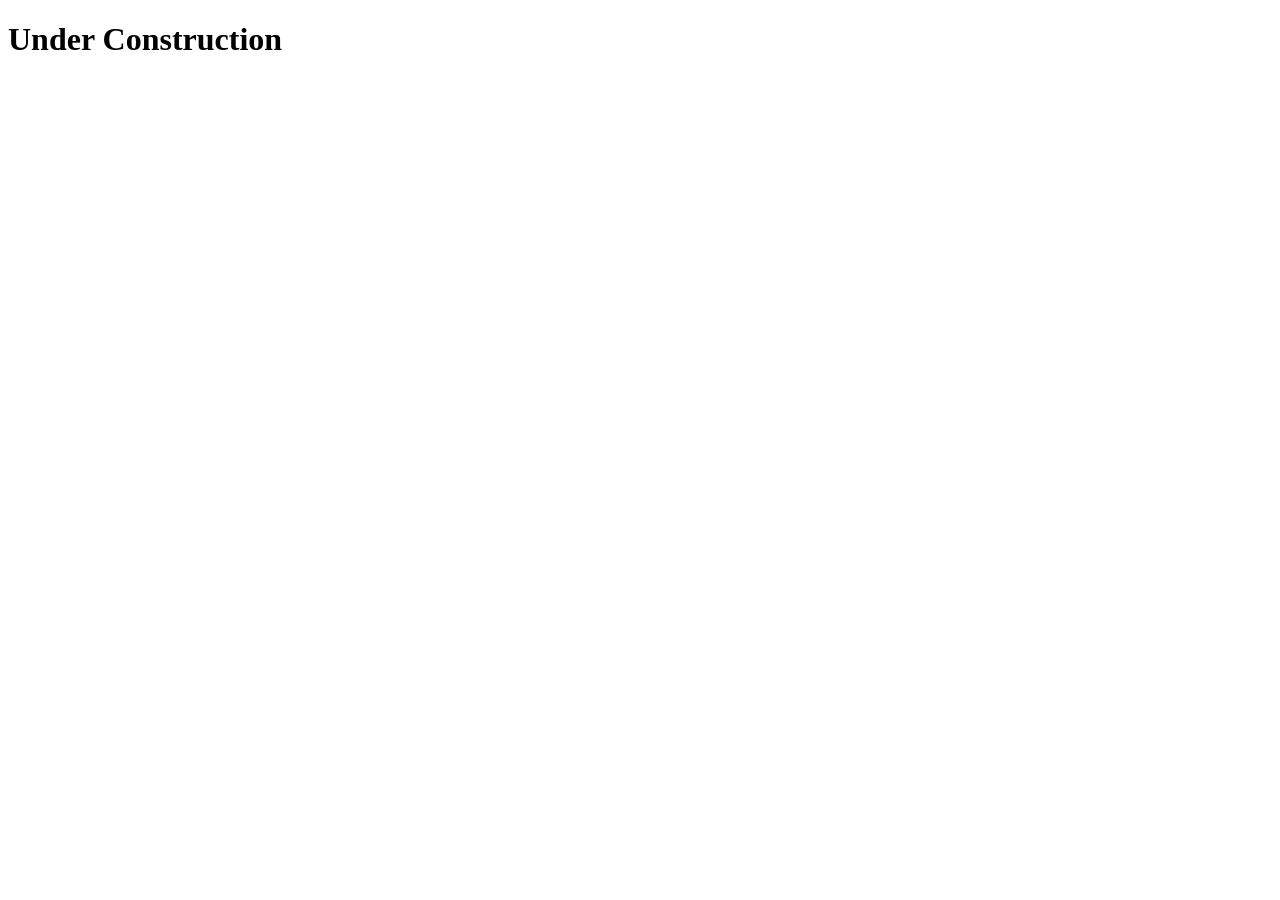
==== docs/index.html @ e5b7ec2e "#1: provide initial files required for DNS connect." ====
<!DOCTYPE html>
<html lang="de">
<head>
    <meta charset="UTF-8">
    <meta name="description" content="Familie Neudeck">
    <meta name="viewport" content="width=device-width, initial-scale=1.0">
    <title>Fam. Neudeck</title>
</head>

<body>
<h1>Under Construction</h1>
</body>

</html>
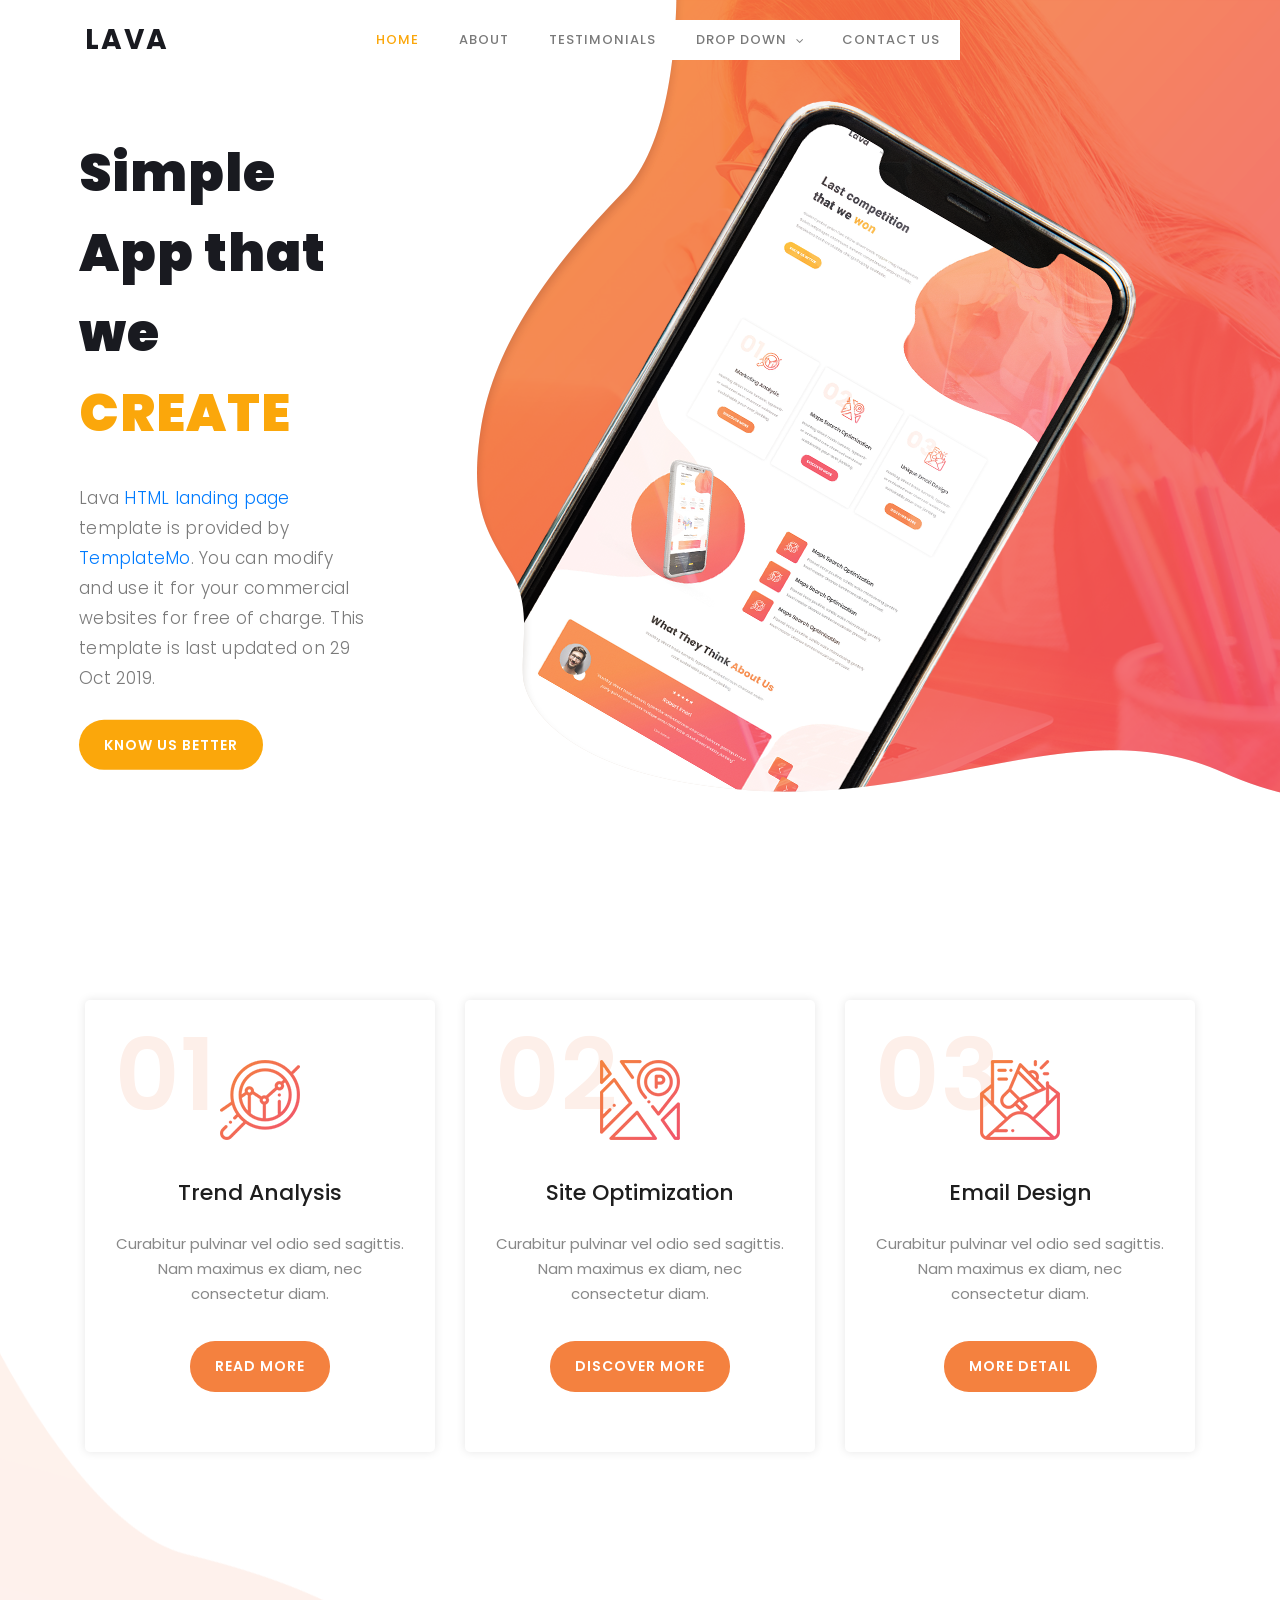
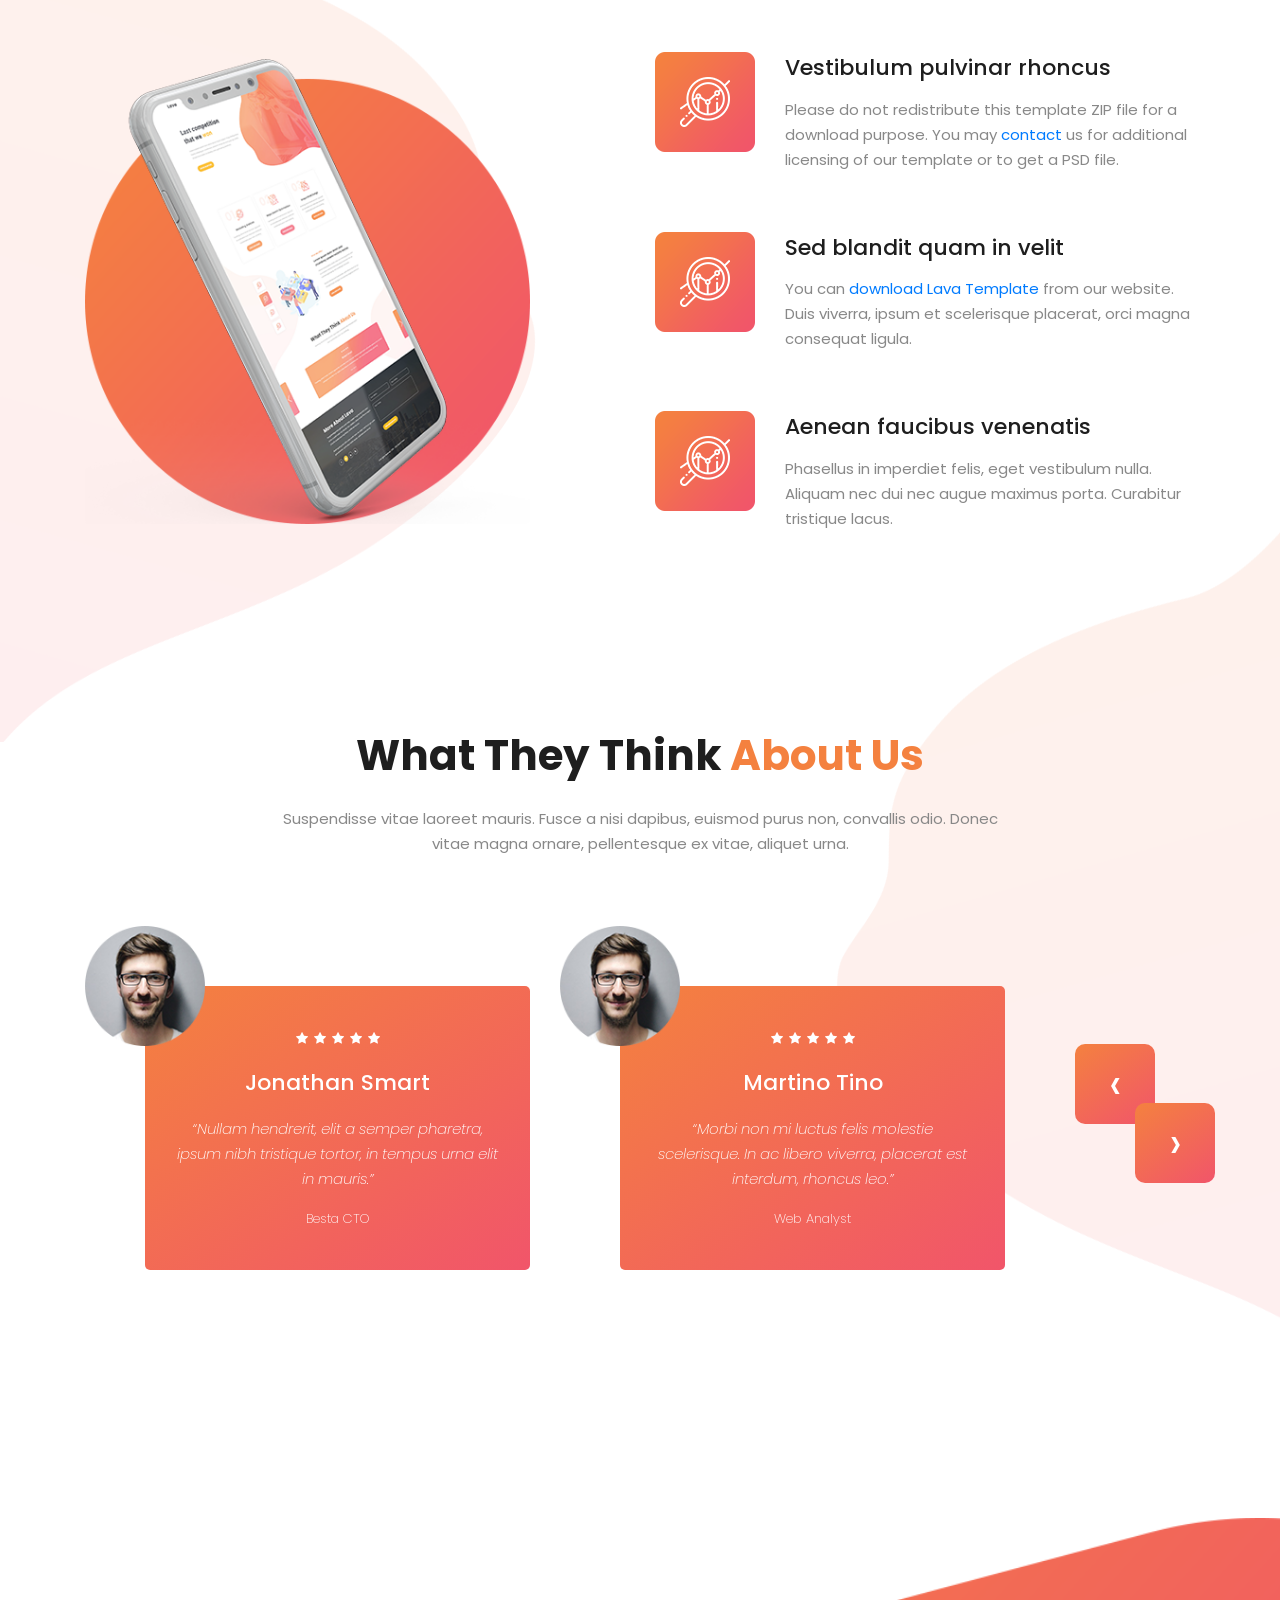
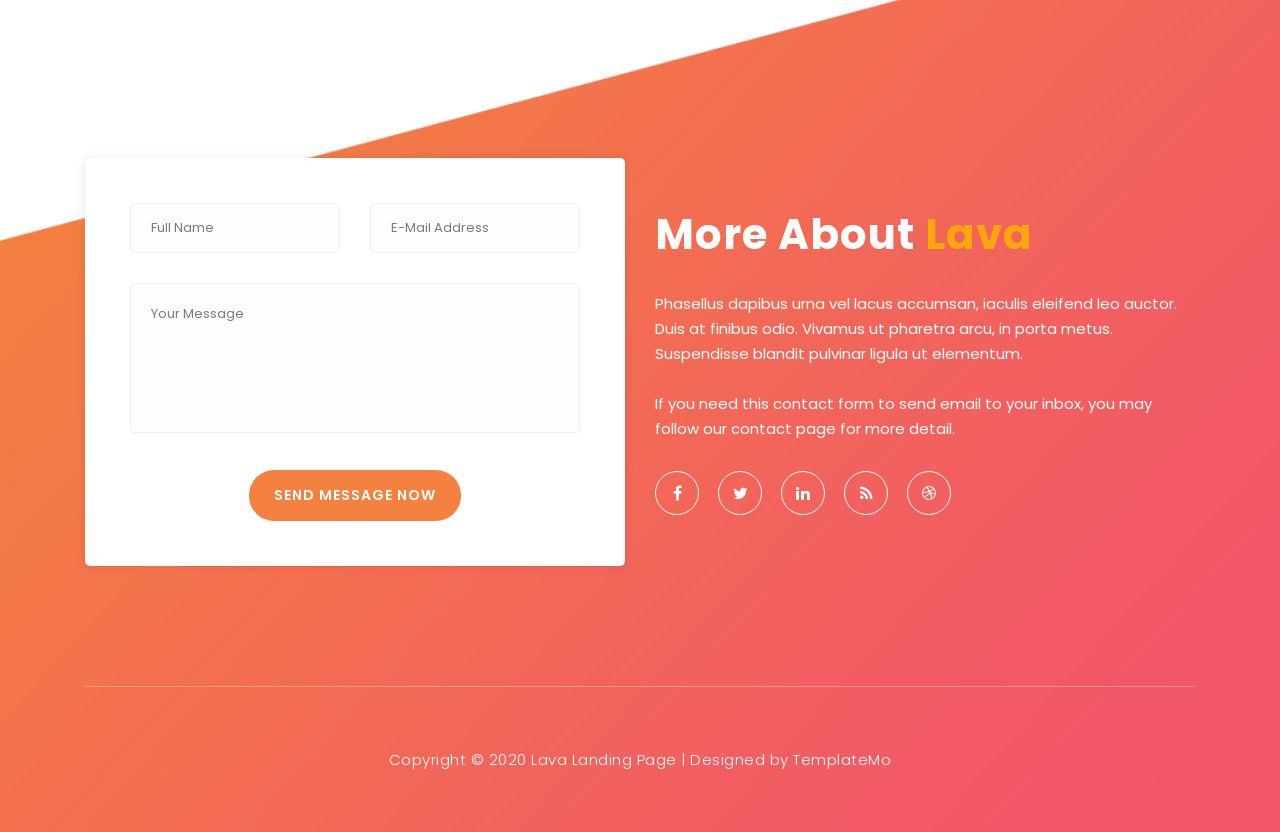
==== commit b851ce11: "#2: apply an HTML template." ====
--- a/docs/index.html
+++ b/docs/index.html
@@ -1,14 +1,382 @@
 <!DOCTYPE html>
-<html lang="de">
+<html lang="en">
+
 <head>
-    <meta charset="UTF-8">
-    <meta name="description" content="Familie Neudeck">
-    <meta name="viewport" content="width=device-width, initial-scale=1.0">
-    <title>Fam. Neudeck</title>
+
+    <meta charset="utf-8">
+    <meta name="viewport" content="width=device-width, initial-scale=1, shrink-to-fit=no">
+    <meta name="description" content="">
+    <meta name="author" content="TemplateMo">
+    <link href="https://fonts.googleapis.com/css?family=Poppins:100,200,300,400,500,600,700,800,900&display=swap" rel="stylesheet">
+
+    <title>Lava Landing Page HTML Template</title>
+<!--
+
+Lava Landing Page
+
+https://templatemo.com/tm-540-lava-landing-page
+
+-->
+
+    <!-- Additional CSS Files -->
+    <link rel="stylesheet" type="text/css" href="assets/css/bootstrap.min.css">
+
+    <link rel="stylesheet" type="text/css" href="assets/css/font-awesome.css">
+
+    <link rel="stylesheet" href="assets/css/templatemo-lava.css">
+
+    <link rel="stylesheet" href="assets/css/owl-carousel.css">
+
 </head>
 
 <body>
-<h1>Under Construction</h1>
+
+    <!-- ***** Preloader Start ***** -->
+    <div id="preloader">
+        <div class="jumper">
+            <div></div>
+            <div></div>
+            <div></div>
+        </div>
+    </div>
+    <!-- ***** Preloader End ***** -->
+
+
+    <!-- ***** Header Area Start ***** -->
+    <header class="header-area header-sticky">
+        <div class="container">
+            <div class="row">
+                <div class="col-12">
+                    <nav class="main-nav">
+                        <!-- ***** Logo Start ***** -->
+                        <a href="index.html" class="logo">
+                            Lava
+                        </a>
+                        <!-- ***** Logo End ***** -->
+                        <!-- ***** Menu Start ***** -->
+                        <ul class="nav">
+                            <li class="scroll-to-section"><a href="#welcome" class="menu-item">Home</a></li>
+                            <li class="scroll-to-section"><a href="#about" class="menu-item">About</a></li>
+                            <li class="scroll-to-section"><a href="#testimonials" class="menu-item">Testimonials</a>
+                            </li>
+                            <li class="submenu">
+                                <a href="javascript:;">Drop Down</a>
+                                <ul>
+                                    <li><a href="" class="menu-item">About Us</a></li>
+                                    <li><a href="" class="menu-item">Features</a></li>
+                                    <li><a href="" class="menu-item">FAQ's</a></li>
+                                    <li><a href="" class="menu-item">Blog</a></li>
+                                </ul>
+                            </li>
+                            <li class="scroll-to-section"><a href="#contact-us" class="menu-item">Contact Us</a></li>
+                        </ul>
+                        <a class='menu-trigger'>
+                            <span>Menu</span>
+                        </a>
+                        <!-- ***** Menu End ***** -->
+                    </nav>
+                </div>
+            </div>
+        </div>
+    </header>
+    <!-- ***** Header Area End ***** -->
+
+
+    <!-- ***** Welcome Area Start ***** -->
+    <div class="welcome-area" id="welcome">
+
+        <!-- ***** Header Text Start ***** -->
+        <div class="header-text">
+            <div class="container">
+                <div class="row">
+                    <div class="left-text col-lg-6 col-md-12 col-sm-12 col-xs-12"
+                        data-scroll-reveal="enter left move 30px over 0.6s after 0.4s">
+                        <h1>Simple App that we <em>CREATE</em></h1>
+                        <p>Lava <a href="#">HTML landing page</a> template is provided by <a href="#">TemplateMo</a>.
+                           You can modify and use it for your commercial websites for free of charge. This template is last updated on 29 Oct 2019.</p> 
+                        <a href="#about" class="main-button-slider">KNOW US BETTER</a>
+                    </div>
+                </div>
+            </div>
+        </div>
+        <!-- ***** Header Text End ***** -->
+    </div>
+    <!-- ***** Welcome Area End ***** -->
+
+    <!-- ***** Features Big Item Start ***** -->
+    <section class="section" id="about">
+        <div class="container">
+            <div class="row">
+                <div class="col-lg-4 col-md-6 col-sm-12 col-xs-12"
+                    data-scroll-reveal="enter left move 30px over 0.6s after 0.4s">
+                    <div class="features-item">
+                        <div class="features-icon">
+                            <h2>01</h2>
+                            <img src="assets/images/features-icon-1.png" alt="">
+                            <h4>Trend Analysis</h4>
+                            <p>Curabitur pulvinar vel odio sed sagittis. Nam maximus ex diam, nec consectetur diam.</p>
+                            <a href="#testimonials" class="main-button">
+                                Read More
+                            </a>
+                        </div>
+                    </div>
+                </div>
+                <div class="col-lg-4 col-md-6 col-sm-12 col-xs-12"
+                    data-scroll-reveal="enter bottom move 30px over 0.6s after 0.4s">
+                    <div class="features-item">
+                        <div class="features-icon">
+                            <h2>02</h2>
+                            <img src="assets/images/features-icon-2.png" alt="">
+                            <h4>Site Optimization</h4>
+                            <p>Curabitur pulvinar vel odio sed sagittis. Nam maximus ex diam, nec consectetur diam.</p>
+                            <a href="#testimonials" class="main-button">
+                                Discover More
+                            </a>
+                        </div>
+                    </div>
+                </div>
+                <div class="col-lg-4 col-md-6 col-sm-12 col-xs-12"
+                    data-scroll-reveal="enter right move 30px over 0.6s after 0.4s">
+                    <div class="features-item">
+                        <div class="features-icon">
+                            <h2>03</h2>
+                            <img src="assets/images/features-icon-3.png" alt="">
+                            <h4>Email Design</h4>
+                            <p>Curabitur pulvinar vel odio sed sagittis. Nam maximus ex diam, nec consectetur diam.</p>
+                            <a href="#testimonials" class="main-button">
+                                More Detail
+                            </a>
+                        </div>
+                    </div>
+                </div>
+            </div>
+        </div>
+    </section>
+    <!-- ***** Features Big Item End ***** -->
+
+    <div class="left-image-decor"></div>
+
+    <!-- ***** Features Big Item Start ***** -->
+    <section class="section" id="promotion">
+        <div class="container">
+            <div class="row">
+                <div class="left-image col-lg-5 col-md-12 col-sm-12 mobile-bottom-fix-big"
+                    data-scroll-reveal="enter left move 30px over 0.6s after 0.4s">
+                    <img src="assets/images/left-image.png" class="rounded img-fluid d-block mx-auto" alt="App">
+                </div>
+                <div class="right-text offset-lg-1 col-lg-6 col-md-12 col-sm-12 mobile-bottom-fix">
+                    <ul>
+                        <li data-scroll-reveal="enter right move 30px over 0.6s after 0.4s">
+                            <img src="assets/images/about-icon-01.png" alt="">
+                            <div class="text">
+                                <h4>Vestibulum pulvinar rhoncus</h4>
+                                <p>Please do not redistribute this template ZIP file for a download purpose. You may <a
+                                rel="nofollow" href="https://templatemo.com/contact" target="_parent">contact</a> us for
+                            additional licensing of our template or to get a PSD file.</p>
+                            </div>
+                        </li>
+                        <li data-scroll-reveal="enter right move 30px over 0.6s after 0.5s">
+                            <img src="assets/images/about-icon-02.png" alt="">
+                            <div class="text">
+                                <h4>Sed blandit quam in velit</h4>
+                                <p>You can <a rel="nofollow"
+                                        href="https://templatemo.com/tm-540-lava-landing-page">download Lava
+                                        Template</a> from our website. Duis viverra, ipsum et scelerisque placerat, orci
+                                    magna consequat ligula.</p>
+                            </div>
+                        </li>
+                        <li data-scroll-reveal="enter right move 30px over 0.6s after 0.6s">
+                            <img src="assets/images/about-icon-03.png" alt="">
+                            <div class="text">
+                                <h4>Aenean faucibus venenatis</h4>
+                                <p>Phasellus in imperdiet felis, eget vestibulum nulla. Aliquam nec dui nec augue
+                                    maximus porta. Curabitur tristique lacus.</p>
+                            </div>
+                        </li>
+                    </ul>
+                </div>
+            </div>
+        </div>
+    </section>
+    <!-- ***** Features Big Item End ***** -->
+
+    <div class="right-image-decor"></div>
+
+    <!-- ***** Testimonials Starts ***** -->
+    <section class="section" id="testimonials">
+        <div class="container">
+            <div class="row">
+                <div class="col-lg-8 offset-lg-2">
+                    <div class="center-heading">
+                        <h2>What They Think <em>About Us</em></h2>
+                        <p>Suspendisse vitae laoreet mauris. Fusce a nisi dapibus, euismod purus non, convallis odio.
+                            Donec vitae magna ornare, pellentesque ex vitae, aliquet urna.</p>
+                    </div>
+                </div>
+                <div class="col-lg-10 col-md-12 col-sm-12 mobile-bottom-fix-big"
+                    data-scroll-reveal="enter left move 30px over 0.6s after 0.4s">
+                    <div class="owl-carousel owl-theme">
+                        <div class="item service-item">
+                            <div class="author">
+                                <i><img src="assets/images/testimonial-author-1.png" alt="Author One"></i>
+                            </div>
+                            <div class="testimonial-content">
+                                <ul class="stars">
+                                    <li><i class="fa fa-star"></i></li>
+                                    <li><i class="fa fa-star"></i></li>
+                                    <li><i class="fa fa-star"></i></li>
+                                    <li><i class="fa fa-star"></i></li>
+                                    <li><i class="fa fa-star"></i></li>
+                                </ul>
+                                <h4>Jonathan Smart</h4>
+                                <p>“Nullam hendrerit, elit a semper pharetra, ipsum nibh tristique tortor, in tempus
+                                    urna elit in mauris.”</p>
+                                <span>Besta CTO</span>
+                            </div>
+                        </div>
+                        <div class="item service-item">
+                            <div class="author">
+                                <i><img src="assets/images/testimonial-author-1.png" alt="Second Author"></i>
+                            </div>
+                            <div class="testimonial-content">
+                                <ul class="stars">
+                                    <li><i class="fa fa-star"></i></li>
+                                    <li><i class="fa fa-star"></i></li>
+                                    <li><i class="fa fa-star"></i></li>
+                                    <li><i class="fa fa-star"></i></li>
+                                    <li><i class="fa fa-star"></i></li>
+                                </ul>
+                                <h4>Martino Tino</h4>
+                                <p>“Morbi non mi luctus felis molestie scelerisque. In ac libero viverra, placerat est
+                                    interdum, rhoncus leo.”</p>
+                                <span>Web Analyst</span>
+                            </div>
+                        </div>
+                        <div class="item service-item">
+                            <div class="author">
+                                <i><img src="assets/images/testimonial-author-1.png" alt="Author Third"></i>
+                            </div>
+                            <div class="testimonial-content">
+                                <ul class="stars">
+                                    <li><i class="fa fa-star"></i></li>
+                                    <li><i class="fa fa-star"></i></li>
+                                    <li><i class="fa fa-star"></i></li>
+                                </ul>
+                                <h4>George Tasa</h4>
+                                <p>“Fusce rutrum in dolor sit amet lobortis. Ut at vehicula justo. Donec quam dolor,
+                                    congue a fringilla sed, maximus et urna.”</p>
+                                <span>System Admin</span>
+                            </div>
+                        </div>
+                        <div class="item service-item">
+                            <div class="author">
+                                <i><img src="assets/images/testimonial-author-1.png" alt="Fourth Author"></i>
+                            </div>
+                            <div class="testimonial-content">
+                                <ul class="stars">
+                                    <li><i class="fa fa-star"></i></li>
+                                    <li><i class="fa fa-star"></i></li>
+                                    <li><i class="fa fa-star"></i></li>
+                                    <li><i class="fa fa-star"></i></li>
+                                </ul>
+                                <h4>Sir James</h4>
+                                <p>"Fusce rutrum in dolor sit amet lobortis. Ut at vehicula justo. Donec quam dolor,
+                                    congue a fringilla sed, maximus et urna."</p>
+                                <span>New Villager</span>
+                            </div>
+                        </div>
+                    </div>
+                </div>
+            </div>
+        </div>
+    </section>
+    <!-- ***** Testimonials Ends ***** -->
+
+
+    <!-- ***** Footer Start ***** -->
+    <footer id="contact-us">
+        <div class="container">
+            <div class="footer-content">
+                <div class="row">
+                    <!-- ***** Contact Form Start ***** -->
+                    <div class="col-lg-6 col-md-12 col-sm-12">
+                        <div class="contact-form">
+                            <form id="contact" action="" method="post">
+                                <div class="row">
+                                    <div class="col-md-6 col-sm-12">
+                                        <fieldset>
+                                            <input name="name" type="text" id="name" placeholder="Full Name" required=""
+                                                style="background-color: rgba(250,250,250,0.3);">
+                                        </fieldset>
+                                    </div>
+                                    <div class="col-md-6 col-sm-12">
+                                        <fieldset>
+                                            <input name="email" type="text" id="email" placeholder="E-Mail Address"
+                                                required="" style="background-color: rgba(250,250,250,0.3);">
+                                        </fieldset>
+                                    </div>
+                                    <div class="col-lg-12">
+                                        <fieldset>
+                                            <textarea name="message" rows="6" id="message" placeholder="Your Message"
+                                                required="" style="background-color: rgba(250,250,250,0.3);"></textarea>
+                                        </fieldset>
+                                    </div>
+                                    <div class="col-lg-12">
+                                        <fieldset>
+                                            <button type="submit" id="form-submit" class="main-button">Send Message
+                                                Now</button>
+                                        </fieldset>
+                                    </div>
+                                </div>
+                            </form>
+                        </div>
+                    </div>
+                    <!-- ***** Contact Form End ***** -->
+                    <div class="right-content col-lg-6 col-md-12 col-sm-12">
+                        <h2>More About <em>Lava</em></h2>
+                        <p>Phasellus dapibus urna vel lacus accumsan, iaculis eleifend leo auctor. Duis at finibus odio.
+                            Vivamus ut pharetra arcu, in porta metus. Suspendisse blandit pulvinar ligula ut elementum.
+                            <br><br>If you need this contact form to send email to your inbox, you may follow our <a
+                                rel="nofollow" href="https://templatemo.com/contact" target="_parent">contact</a> page
+                            for more detail.</p>
+                        <ul class="social">
+                            <li><a href="https://fb.com/templatemo"><i class="fa fa-facebook"></i></a></li>
+                            <li><a href="#"><i class="fa fa-twitter"></i></a></li>
+                            <li><a href="#"><i class="fa fa-linkedin"></i></a></li>
+                            <li><a href="#"><i class="fa fa-rss"></i></a></li>
+                            <li><a href="#"><i class="fa fa-dribbble"></i></a></li>
+                        </ul>
+                    </div>
+                </div>
+            </div>
+            <div class="row">
+                <div class="col-lg-12">
+                    <div class="sub-footer">
+                        <p>Copyright &copy; 2020 Lava Landing Page
+
+                        | Designed by <a rel="nofollow" href="https://templatemo.com">TemplateMo</a></p>
+                    </div>
+                </div>
+            </div>
+        </div>
+    </footer>
+
+    <!-- jQuery -->
+    <script src="assets/js/jquery-2.1.0.min.js"></script>
+
+    <!-- Bootstrap -->
+    <script src="assets/js/popper.js"></script>
+    <script src="assets/js/bootstrap.min.js"></script>
+
+    <!-- Plugins -->
+    <script src="assets/js/owl-carousel.js"></script>
+    <script src="assets/js/scrollreveal.min.js"></script>
+    <script src="assets/js/waypoints.min.js"></script>
+    <script src="assets/js/jquery.counterup.min.js"></script>
+    <script src="assets/js/imgfix.min.js"></script>
+
+    <!-- Global Init -->
+    <script src="assets/js/custom.js"></script>
+
 </body>
-
 </html>
--- a/docs/assets/css/templatemo-lava.css
+++ b/docs/assets/css/templatemo-lava.css
@@ -0,0 +1,1236 @@
+/*
+
+Lava Landing Page
+
+https://templatemo.com/tm-540-lava-landing-page
+
+*/
+
+/* ---------------------------------------------
+Table of contents
+------------------------------------------------
+01. font & reset css
+02. reset
+03. global styles
+04. header
+05. welcome
+06. features
+07. testimonials
+08. contact
+09. footer
+10. preloader
+
+--------------------------------------------- */
+/* 
+---------------------------------------------
+font & reset css
+--------------------------------------------- 
+*/
+@import url("https://fonts.googleapis.com/css?family=Poppins:100,200,300,400,500,600,700,800,900");
+/* 
+---------------------------------------------
+reset
+--------------------------------------------- 
+*/
+html, body, div, span, applet, object, iframe, h1, h2, h3, h4, h5, h6, p, blockquote, div
+pre, a, abbr, acronym, address, big, cite, code, del, dfn, em, font, img, ins, kbd, q,
+s, samp, small, strike, strong, sub, sup, tt, var, b, u, i, center, dl, dt, dd, ol, ul, li,
+figure, header, nav, section, article, aside, footer, figcaption {
+  margin: 0;
+  padding: 0;
+  border: 0;
+  outline: 0;
+}
+
+.clearfix:after {
+  content: ".";
+  display: block;
+  clear: both;
+  visibility: hidden;
+  line-height: 0;
+  height: 0;
+}
+
+.clearfix {
+  display: inline-block;
+}
+
+html[xmlns] .clearfix {
+  display: block;
+}
+
+* html .clearfix {
+  height: 1%;
+}
+
+ul, li {
+  padding: 0;
+  margin: 0;
+  list-style: none;
+}
+
+header, nav, section, article, aside, footer, hgroup {
+  display: block;
+}
+
+* {
+  box-sizing: border-box;
+}
+
+html, body {
+  font-family: 'Poppins', sans-serif;
+  font-weight: 400;
+  background-color: #fff;
+  font-size: 16px;
+  -ms-text-size-adjust: 100%;
+  -webkit-font-smoothing: antialiased;
+  -moz-osx-font-smoothing: grayscale;
+}
+
+a {
+  text-decoration: none !important;
+}
+
+h1, h2, h3, h4, h5, h6 {
+  margin-top: 0px;
+  margin-bottom: 0px;
+}
+
+ul {
+  margin-bottom: 0px;
+}
+
+p {
+  font-size: 15px;
+  line-height: 25px;
+  color: #888;
+}
+
+/* 
+---------------------------------------------
+global styles
+--------------------------------------------- 
+*/
+html,
+body {
+  background: #fff;
+  font-family: 'Poppins', sans-serif;
+}
+
+::selection {
+  background: #f1556a;
+  color: #fff;
+}
+
+::-moz-selection {
+  background: #f1556a;
+  color: #fff;
+}
+
+@media (max-width: 991px) {
+  html, body {
+    overflow-x: hidden;
+  }
+  .mobile-top-fix {
+    margin-top: 30px;
+    margin-bottom: 0px;
+  }
+  .mobile-bottom-fix {
+    margin-bottom: 30px;
+  }
+  .mobile-bottom-fix-big {
+    margin-bottom: 60px;
+  }
+}
+
+a.main-button-slider {
+  font-size: 14px;
+  border-radius: 25px;
+  padding: 15px 25px;
+  background-color: #fba70b;
+  text-transform: uppercase;
+  color: #fff;
+  font-weight: 600;
+  letter-spacing: 1px;
+  -webkit-transition: all 0.3s ease 0s;
+  -moz-transition: all 0.3s ease 0s;
+  -o-transition: all 0.3s ease 0s;
+  transition: all 0.3s ease 0s;
+}
+
+a.main-button-slider:hover {
+  background-color: #f1556a;
+}
+
+a.main-button {
+  font-size: 14px;
+  border-radius: 25px;
+  padding: 15px 25px;
+  background-color: #f4813f;
+  text-transform: uppercase;
+  color: #fff;
+  font-weight: 600;
+  letter-spacing: 1px;
+  -webkit-transition: all 0.3s ease 0s;
+  -moz-transition: all 0.3s ease 0s;
+  -o-transition: all 0.3s ease 0s;
+  transition: all 0.3s ease 0s;
+}
+
+a.main-button:hover {
+  background-color: #f1556a;
+}
+
+button.main-button {
+  outline: none;
+  border: none;
+  cursor: pointer;
+  font-size: 14px;
+  border-radius: 25px;
+  padding: 15px 25px;
+  background-color: #f4813f;
+  text-transform: uppercase;
+  color: #fff;
+  font-weight: 600;
+  letter-spacing: 1px;
+  -webkit-transition: all 0.3s ease 0s;
+  -moz-transition: all 0.3s ease 0s;
+  -o-transition: all 0.3s ease 0s;
+  transition: all 0.3s ease 0s;
+}
+
+button.main-button:hover {
+  background-color: #f1556a;
+}
+
+
+.center-heading {
+  margin-bottom: 70px;
+}
+
+.center-heading h2 {
+  margin-top: 0px;
+  text-align: center;
+  font-size: 42px;
+  font-weight: 700;
+  color: #1e1e1e;
+  margin-bottom: 25px;
+}
+
+.center-heading h2 em {
+  font-style: normal;
+  color: #f4813f;
+}
+
+.center-heading p {
+  font-size: 15px;
+  color: #888;
+  text-align: center;
+}
+
+
+/* 
+---------------------------------------------
+header
+--------------------------------------------- 
+*/
+
+.background-header {
+  background-color: #fff;
+  height: 80px!important;
+  position: fixed!important;
+  top: 0px;
+  left: 0px;
+  right: 0px;
+  box-shadow: 0px 0px 10px rgba(0,0,0,0.15)!important;
+}
+
+.background-header .logo,
+.background-header .main-nav .nav li a {
+  color: #1e1e1e!important;
+}
+
+.background-header .main-nav .nav li:hover a {
+  color: #fba70b!important;
+}
+
+.background-header .nav li a.active {
+  color: #fba70b!important;
+}
+
+.header-area {
+  position: absolute;
+  top: 0px;
+  left: 0px;
+  right: 0px;
+  z-index: 100;
+  height: 100px;
+  -webkit-transition: all .5s ease 0s;
+  -moz-transition: all .5s ease 0s;
+  -o-transition: all .5s ease 0s;
+  transition: all .5s ease 0s;
+}
+
+.header-area .main-nav {
+  min-height: 80px;
+  background: transparent;
+}
+
+.header-area .main-nav .logo {
+  line-height: 80px;
+  color: #191a20;
+  font-size: 28px;
+  font-weight: 700;
+  text-transform: uppercase;
+  letter-spacing: 2px;
+  float: left;
+  -webkit-transition: all 0.3s ease 0s;
+  -moz-transition: all 0.3s ease 0s;
+  -o-transition: all 0.3s ease 0s;
+  transition: all 0.3s ease 0s;
+}
+
+
+.header-area .main-nav .nav {
+  float: left;
+  margin-top: 27px;
+  margin-left: 15%;
+  margin-right: 0px;
+  background-color: #fff;
+  padding: 0px 20px;
+  -webkit-transition: all 0.3s ease 0s;
+  -moz-transition: all 0.3s ease 0s;
+  -o-transition: all 0.3s ease 0s;
+  transition: all 0.3s ease 0s;
+  position: relative;
+  z-index: 999;
+}
+
+.header-area .main-nav .nav li {
+  padding-left: 20px;
+  padding-right: 20px;
+}
+
+.header-area .main-nav .nav li:last-child {
+  padding-right: 0px;
+}
+
+.header-area .main-nav .nav li a {
+  display: block;
+  font-weight: 500;
+  font-size: 13px;
+  color: #7a7a7a;
+  text-transform: uppercase;
+  -webkit-transition: all 0.3s ease 0s;
+  -moz-transition: all 0.3s ease 0s;
+  -o-transition: all 0.3s ease 0s;
+  transition: all 0.3s ease 0s;
+  height: 40px;
+  line-height: 40px;
+  border: transparent;
+  letter-spacing: 1px;
+}
+
+.header-area .main-nav .nav li:hover a {
+  color: #fba70b;
+}
+
+.header-area .main-nav .nav li.submenu {
+  position: relative;
+  padding-right: 35px;
+}
+
+.header-area .main-nav .nav li.submenu:after {
+  font-family: FontAwesome;
+  content: "\f107";
+  font-size: 12px;
+  color: #7a7a7a;
+  position: absolute;
+  right: 18px;
+  top: 12px;
+}
+
+.header-area .main-nav .nav li.submenu ul {
+  position: absolute;
+  width: 200px;
+  box-shadow: 0 2px 28px 0 rgba(0, 0, 0, 0.06);
+  overflow: hidden;
+  top: 40px;
+  opacity: 0;
+  transform: translateY(-2em);
+  visibility: hidden;
+  z-index: -1;
+  transition: all 0.3s ease-in-out 0s, visibility 0s linear 0.3s, z-index 0s linear 0.01s;
+}
+
+.header-area .main-nav .nav li.submenu ul li {
+  margin-left: 0px;
+  padding-left: 0px;
+  padding-right: 0px;
+}
+
+.header-area .main-nav .nav li.submenu ul li a {
+  display: block;
+  background: #fff;
+  color: #7a7a7a!important;
+  padding-left: 20px;
+  height: 40px;
+  line-height: 40px;
+  -webkit-transition: all 0.3s ease 0s;
+  -moz-transition: all 0.3s ease 0s;
+  -o-transition: all 0.3s ease 0s;
+  transition: all 0.3s ease 0s;
+  position: relative;
+  font-size: 13px;
+  border-bottom: 1px solid #f5f5f5;
+}
+
+.header-area .main-nav .nav li.submenu ul li a:before {
+  content: '';
+  position: absolute;
+  width: 0px;
+  height: 40px;
+  left: 0px;
+  top: 0px;
+  bottom: 0px;
+  -webkit-transition: all 0.3s ease 0s;
+  -moz-transition: all 0.3s ease 0s;
+  -o-transition: all 0.3s ease 0s;
+  transition: all 0.3s ease 0s;
+  background: #fba70b;
+}
+
+.header-area .main-nav .nav li.submenu ul li a:hover {
+  background: #fff;
+  color: #fba70b!important;
+  padding-left: 25px;
+}
+
+.header-area .main-nav .nav li.submenu ul li a:hover:before {
+  width: 3px;
+}
+
+.header-area .main-nav .nav li.submenu:hover ul {
+  visibility: visible;
+  opacity: 1;
+  z-index: 1;
+  transform: translateY(0%);
+  transition-delay: 0s, 0s, 0.3s;
+}
+
+.header-area .main-nav .menu-trigger {
+  cursor: pointer;
+  display: block;
+  position: absolute;
+  top: 23px;
+  width: 32px;
+  height: 40px;
+  text-indent: -9999em;
+  z-index: 99;
+  right: 40px;
+  display: none;
+}
+
+.header-area .main-nav .menu-trigger span,
+.header-area .main-nav .menu-trigger span:before,
+.header-area .main-nav .menu-trigger span:after {
+  -moz-transition: all 0.4s;
+  -o-transition: all 0.4s;
+  -webkit-transition: all 0.4s;
+  transition: all 0.4s;
+  background-color: #1e1e1e;
+  display: block;
+  position: absolute;
+  width: 30px;
+  height: 2px;
+  left: 0;
+}
+
+.background-header .main-nav .menu-trigger span,
+.background-header .main-nav .menu-trigger span:before,
+.background-header .main-nav .menu-trigger span:after {
+  background-color: #1e1e1e;
+}
+
+.header-area .main-nav .menu-trigger span:before,
+.header-area .main-nav .menu-trigger span:after {
+  -moz-transition: all 0.4s;
+  -o-transition: all 0.4s;
+  -webkit-transition: all 0.4s;
+  transition: all 0.4s;
+  background-color: #1e1e1e;
+  display: block;
+  position: absolute;
+  width: 30px;
+  height: 2px;
+  left: 0;
+  width: 75%;
+}
+
+.background-header .main-nav .menu-trigger span:before,
+.background-header .main-nav .menu-trigger span:after {
+  background-color: #1e1e1e;
+}
+
+.header-area .main-nav .menu-trigger span:before,
+.header-area .main-nav .menu-trigger span:after {
+  content: "";
+}
+
+.header-area .main-nav .menu-trigger span {
+  top: 16px;
+}
+
+.header-area .main-nav .menu-trigger span:before {
+  -moz-transform-origin: 33% 100%;
+  -ms-transform-origin: 33% 100%;
+  -webkit-transform-origin: 33% 100%;
+  transform-origin: 33% 100%;
+  top: -10px;
+  z-index: 10;
+}
+
+.header-area .main-nav .menu-trigger span:after {
+  -moz-transform-origin: 33% 0;
+  -ms-transform-origin: 33% 0;
+  -webkit-transform-origin: 33% 0;
+  transform-origin: 33% 0;
+  top: 10px;
+}
+
+.header-area .main-nav .menu-trigger.active span,
+.header-area .main-nav .menu-trigger.active span:before,
+.header-area .main-nav .menu-trigger.active span:after {
+  background-color: transparent;
+  width: 100%;
+}
+
+.header-area .main-nav .menu-trigger.active span:before {
+  -moz-transform: translateY(6px) translateX(1px) rotate(45deg);
+  -ms-transform: translateY(6px) translateX(1px) rotate(45deg);
+  -webkit-transform: translateY(6px) translateX(1px) rotate(45deg);
+  transform: translateY(6px) translateX(1px) rotate(45deg);
+  background-color: #1e1e1e;
+}
+
+.background-header .main-nav .menu-trigger.active span:before {
+  background-color: #1e1e1e;
+}
+
+.header-area .main-nav .menu-trigger.active span:after {
+  -moz-transform: translateY(-6px) translateX(1px) rotate(-45deg);
+  -ms-transform: translateY(-6px) translateX(1px) rotate(-45deg);
+  -webkit-transform: translateY(-6px) translateX(1px) rotate(-45deg);
+  transform: translateY(-6px) translateX(1px) rotate(-45deg);
+  background-color: #1e1e1e;
+}
+
+.background-header .main-nav .menu-trigger.active span:after {
+  background-color: #1e1e1e;
+}
+
+.header-area.header-sticky {
+  min-height: 80px;
+}
+
+.header-area.header-sticky .nav {
+  margin-top: 20px !important;
+}
+
+.header-area.header-sticky .nav li a.active {
+  color: #fba70b;
+}
+
+@media (max-width: 1200px) {
+  .header-area .main-nav .nav li {
+    padding-left: 12px;
+    padding-right: 12px;
+  }
+  .header-area .main-nav:before {
+    display: none;
+  }
+}
+
+@media (max-width: 991px) {
+  .logo {
+    text-align: center;
+    float: none!important;
+  }
+  .header-area {
+    background-color: #f7f7f7;
+    padding: 0px 15px;
+    height: 80px;
+    box-shadow: none;
+    text-align: center;
+  }
+  .header-area .container {
+    padding: 0px;
+  }
+  .header-area .logo {
+    margin-left: 30px;
+  }
+  .header-area .menu-trigger {
+    display: block !important;
+  }
+  .header-area .main-nav {
+    overflow: hidden;
+  }
+  .header-area .main-nav .nav {
+    float: none;
+    width: 100%;
+    margin-top: 0px !important;
+    display: none;
+    -webkit-transition: all 0s ease 0s;
+    -moz-transition: all 0s ease 0s;
+    -o-transition: all 0s ease 0s;
+    transition: all 0s ease 0s;
+    margin-left: 0px;
+  }
+  .header-area .main-nav .nav li:first-child {
+    border-top: 1px solid #eee;
+  }
+  .header-area .main-nav .nav li {
+    width: 100%;
+    background: #fff;
+    border-bottom: 1px solid #eee;
+    padding-left: 0px !important;
+    padding-right: 0px !important;
+  }
+  .header-area .main-nav .nav li a {
+    height: 50px !important;
+    line-height: 50px !important;
+    padding: 0px !important;
+    border: none !important;
+    background: #f7f7f7 !important;
+    color: #191a20 !important;
+  }
+  .header-area .main-nav .nav li a:hover {
+    background: #eee !important;
+    color: #fba70b!important;
+  }
+  .header-area .main-nav .nav li.submenu ul {
+    position: relative;
+    visibility: inherit;
+    opacity: 1;
+    z-index: 1;
+    transform: translateY(0%);
+    transition-delay: 0s, 0s, 0.3s;
+    top: 0px;
+    width: 100%;
+    box-shadow: none;
+    height: 0px;
+  }
+  .header-area .main-nav .nav li.submenu ul li a {
+    font-size: 12px;
+    font-weight: 400;
+  }
+  .header-area .main-nav .nav li.submenu ul li a:hover:before {
+    width: 0px;
+  }
+  .header-area .main-nav .nav li.submenu ul.active {
+    height: auto !important;
+  }
+  .header-area .main-nav .nav li.submenu:after {
+    color: #3B566E;
+    right: 25px;
+    font-size: 14px;
+    top: 15px;
+  }
+  .header-area .main-nav .nav li.submenu:hover ul, .header-area .main-nav .nav li.submenu:focus ul {
+    height: 0px;
+  }
+}
+
+@media (min-width: 992px) {
+  .header-area .main-nav .nav {
+    display: flex !important;
+  }
+}
+
+
+/* 
+---------------------------------------------
+welcome
+--------------------------------------------- 
+*/
+.welcome-area {
+  width: 100%;
+  height: 100vh;
+  min-height: 793px;
+  background-image: url(../images/banner-bg.png);
+  background-repeat: no-repeat;
+  background-position: right top;
+}
+
+.welcome-area .header-text .left-text {
+  position: relative;
+  align-self: center;
+  margin-top: 35%;
+  transform: perspective(1px) translateY(-30%) !important;
+}
+
+.welcome-area .header-text h1 {
+  font-weight: 900;
+  font-size: 52px;
+  line-height: 80px;
+  letter-spacing: 1px;
+  margin-bottom: 30px;
+  color: #191a20;
+}
+
+.welcome-area .header-text h1 em {
+  font-style: normal;
+  color: #fba70b;
+}
+
+.welcome-area .header-text p {
+  font-weight: 300;
+  font-size: 17px;
+  color: #7a7a7a;
+  line-height: 30px;
+  letter-spacing: 0.25px;
+  margin-bottom: 40px;
+  position: relative;
+}
+
+@media (max-width: 1420px) {
+  .welcome-area .header-text {
+    width: 70%;
+    margin-left: 5%;
+  }
+}
+
+@media (max-width: 1320px) {
+  .welcome-area .header-text .left-text {
+    margin-top: 50%;
+  }
+  .welcome-area .header-text {
+    width: 50%;
+    margin-left: 5%;
+  }
+}
+
+@media (max-width: 1140px) {
+  .welcome-area {
+    height: auto;
+  }
+  .welcome-area .header-text {       
+    width: 92%;
+    padding-top: 793px;
+  }
+  .welcome-area .header-text .left-text {
+    margin-top: 5%;
+    transform: none !important;
+  }
+}
+@media (max-width: 810px) {
+  .welcome-area {
+    background-size: contain;
+  }
+
+  .welcome-area .header-text {
+    padding-top: 100%;
+    margin-left: 0;
+  }
+    
+  .container-fluid .col-md-12 {
+    margin-right: 0px;
+    padding-right: 0px;
+  }
+}
+
+/*
+---------------------------------------------
+about
+---------------------------------------------
+*/
+
+#about {
+  padding: 100px 0px;
+  position: relative;
+  z-index: 9;
+}
+
+@media (max-width: 992px) {
+  .features-item {
+    margin-bottom: 45px;
+  }
+}
+
+.features-item {
+  border-radius: 5px;
+  padding: 60px 30px;
+  text-align: center;
+  box-shadow: 0px 0px 10px rgba(0,0,0,0.1);
+}
+
+.features-item h2 {
+  z-index: 9;
+  position: absolute;
+  top: 15px;
+  left: 45px;
+  font-size: 100px;
+  font-weight: 600;
+  color: #fdefe9;
+}
+
+.features-item img {
+  z-index: 10;
+  position: relative;
+  max-width: 100%;
+  margin-bottom: 40px;
+}
+
+.features-item h4 {
+  margin-top: 0px;
+  font-size: 22px;
+  color: #1e1e1e;
+  margin-bottom: 25px;
+}
+
+.features-item .main-button {
+  margin-top: 35px;
+  display: inline-block;
+}
+
+
+/*
+---------------------------------------------
+promotion
+---------------------------------------------
+*/
+
+.left-image-decor {
+  background-image: url(../images/left-bg-decor.png);
+  background-repeat: no-repeat;
+  position: absolute;
+  width: 100%;
+  display: inline-block;
+  height: 110%;
+  margin-top: -200px;
+}
+
+#promotion {
+  padding: 100px 0px;
+}
+
+#promotion .left-image {
+  align-self: center;
+}
+
+#promotion .right-text ul {
+  padding: 0;
+  margin: 0;
+}
+
+#promotion .right-text ul li {
+  display: inline-block;
+  margin-bottom: 60px;
+}
+
+#promotion .right-text ul li:last-child {
+  margin-bottom: 0px;
+}
+
+#promotion .right-text img {
+  display: inline-block;
+  float: left;
+  margin-right: 30px;
+}
+
+#promotion .right-text h4 {
+  font-size: 22px;
+  color: #1e1e1e;
+  margin-bottom: 15px;
+  margin-top: 3px;
+}
+
+
+/*
+--------------------------------------------
+testimonials
+--------------------------------------------
+*/
+.right-image-decor {
+  background-image: url(../images/right-bg-decor.png);
+  background-repeat: no-repeat;
+  background-position: right center;
+  position: absolute;
+  width: 100%;
+  display: inline-block;
+  height: 110%;
+  margin-top: -200px;
+}
+
+#testimonials {
+  padding-top: 100px;
+  position: relative;
+  z-index: 9;
+}
+
+#testimonials .item {
+  position: relative;
+}
+
+#testimonials .item .testimonial-content {
+  background: rgb(244,129,63);
+  background: linear-gradient(145deg, rgba(244,129,63,1) 0%, rgba(241,85,106,1) 100%);
+  margin-left: 60px;
+  padding: 40px 30px;
+  text-align: center;
+  border-radius: 5px;
+}
+
+#testimonials .item .testimonial-content ul li {
+  display: inline-block;
+  margin: 0px 1px;
+}
+
+#testimonials .item .testimonial-content ul li i {
+  color: #fff;
+  font-size: 13px;
+}
+
+#testimonials .item .testimonial-content h4 {
+  font-size: 22px;
+  margin-top: 20px;
+  color: #fff;
+}
+
+#testimonials .item .testimonial-content p {
+  color: #fff;
+  font-style: italic;
+  font-weight: 200;
+  margin: 20px 0px 15px 0px;
+}
+
+#testimonials .item .testimonial-content span {
+  color: #fff;
+  font-weight: 200;
+  font-size: 13px;
+}
+
+#testimonials .author img {
+  max-width: 120px;
+  margin-bottom: -60px;
+}
+
+.owl-carousel .owl-nav button.owl-next span {
+  z-index: 10;
+  top: 45%;
+  border-radius: 10px;
+  font-size: 46px;
+  color: #fff;
+  right: -210px;
+  width: 80px;
+  height: 80px;
+  line-height: 80px;
+  text-align: center;
+  display: inline-block;
+  background: rgb(244,129,63);
+  background: linear-gradient(145deg, rgba(244,129,63,1) 0%, rgba(241,85,106,1) 100%);
+  position: absolute;
+}
+
+.owl-carousel .owl-nav button.owl-prev span {
+  z-index: 9;
+  top: 30%;
+  border-radius: 10px;
+  font-size: 46px;
+  color: #fff;
+  right: -150px;
+  width: 80px;
+  height: 80px;
+  line-height: 80px;
+  text-align: center;
+  display: inline-block;
+  background: rgb(244,129,63);
+  background: linear-gradient(145deg, rgba(244,129,63,1) 0%, rgba(241,85,106,1) 100%);
+  position: absolute;
+}
+
+@media screen and (max-width: 1060px) {
+  .owl-carousel .owl-nav {
+    display: none!important;
+  }
+}
+
+/* 
+---------------------------------------------
+footer
+--------------------------------------------- 
+*/
+
+@media (max-width: 992px) {
+  footer {
+    padding-top: 0px!important;
+    margin-top: 0px!important;
+  }
+  .contact-form {
+    margin-bottom: 45px;
+  }
+  footer .right-content {
+    text-align: center;
+  }
+  footer .footer-content {
+    padding: 60px 0px!important;
+  }
+}
+
+footer {
+  margin-top: 200px;
+  padding-top: 120px;
+  background-image: url(../images/footer-bg.png);
+  background-repeat: no-repeat;
+  background-position: center center;
+  background-size: cover;
+  width: 100%;
+}
+
+footer .footer-content {
+  padding: 120px 0px;
+}
+
+.contact-form {
+  position: relative;
+  z-index: 10;
+  padding: 45px;
+  border-radius: 5px;
+  background-color: #fff;
+  box-shadow: 0px 0px 10px rgba(0,0,0,0.1);
+  
+}
+
+footer .right-content {
+  align-self: center;
+}
+
+.contact-form input,
+.contact-form textarea {
+  color: #777;
+  font-size: 13px;
+  border: 1px solid #eee;
+  background-color: #f7f7f7;
+  border-radius: 5px;
+  width: 100%;
+  height: 50px;
+  outline: none;
+  padding-left: 20px;
+  padding-right: 20px;
+  -webkit-appearance: none;
+  -moz-appearance: none;
+  appearance: none;
+  margin-bottom: 30px;
+}
+
+.contact-form textarea {
+  height: 150px;
+  resize: none;
+  padding: 20px;
+}
+
+.contact-form {
+  text-align: center;
+}
+
+.contact-form ::-webkit-input-placeholder { /* Edge */
+  color: #7a7a7a;
+}
+
+.contact-form :-ms-input-placeholder { /* Internet Explorer 10-11 */
+  color: #7a7a7a;
+}
+
+.contact-form ::placeholder {
+  color: #7a7a7a;
+}
+
+.footer-content .right-content {
+  color: #fff;
+}
+
+.footer-content .right-content h2 {
+  margin-top: 0px;
+  margin-bottom: 30px;
+  font-size: 42px;
+  text-transform: capitalize;
+  font-weight: 700;
+  letter-spacing: 1px;
+}
+
+.footer-content .right-content h2 em {
+  font-style: normal;
+  color: #fba70b;
+}
+
+.footer-content .right-content p {
+  color: #FFF;
+}
+
+.footer-content .right-content a {
+  color: #FFF;
+}
+
+.footer-content .right-content a:hover {
+  color: #FC3;
+}
+
+footer .social {
+  overflow: hidden;
+  margin-top: 30px;
+}
+
+footer .social li:first-child {
+  margin-left: 0px;
+}
+
+footer .social li {
+  margin: 0px 7.5px;
+  display: inline-block;
+}
+
+footer .social li a {
+  color: #fff;
+  text-align: center;
+  background-color: transparent;
+  border: 1px solid #fff;
+  width: 44px;
+  height: 44px;
+  line-height: 44px;
+  border-radius: 50%;
+  display: inline-block;
+  font-size: 16px;
+  -webkit-transition: all 0.3s ease 0s;
+  -moz-transition: all 0.3s ease 0s;
+  -o-transition: all 0.3s ease 0s;
+  transition: all 0.3s ease 0s;
+}
+
+footer .social li a:hover {
+  background-color: #fba70b;
+  border-color: #fba70b;
+  color: #fff;
+}
+
+footer .copyright {
+  margin-top: 10px;
+  font-weight: 400;
+  font-size: 15px;
+  color: #4a4a4a;
+  letter-spacing: 0.88px;
+  text-transform: capitalize;
+}
+
+footer .sub-footer {
+  padding: 60px 0px;
+  border-top: 1px solid rgba(250,250,250,0.3);
+  text-align: center;
+}
+
+footer .sub-footer a {
+	color: #FFF;
+}
+
+footer .sub-footer a:hover {
+	color: #FC3;
+}
+
+footer .sub-footer p {
+  color: #fff;
+  font-size: 15px;
+  font-weight: 300;
+  letter-spacing: 0.5px;
+}
+
+@media (max-width: 991px) {
+  footer .copyright {
+    text-align: center;
+  }
+  footer .social {
+    text-align: center;
+  }
+}
+
+/* 
+---------------------------------------------
+preloader
+--------------------------------------------- 
+*/
+#preloader {
+  overflow: hidden;
+  background-image: linear-gradient(145deg, #f4813f 0%, #f1556a 100%);
+  left: 0;
+  right: 0;
+  top: 0;
+  bottom: 0;
+  position: fixed;
+  z-index: 9999;
+  color: #fff;
+}
+
+#preloader .jumper {
+  left: 0;
+  top: 0;
+  right: 0;
+  bottom: 0;
+  display: block;
+  position: absolute;
+  margin: auto;
+  width: 50px;
+  height: 50px;
+}
+
+#preloader .jumper > div {
+  background-color: #fff;
+  width: 10px;
+  height: 10px;
+  border-radius: 100%;
+  -webkit-animation-fill-mode: both;
+  animation-fill-mode: both;
+  position: absolute;
+  opacity: 0;
+  width: 50px;
+  height: 50px;
+  -webkit-animation: jumper 1s 0s linear infinite;
+  animation: jumper 1s 0s linear infinite;
+}
+
+#preloader .jumper > div:nth-child(2) {
+  -webkit-animation-delay: 0.33333s;
+  animation-delay: 0.33333s;
+}
+
+#preloader .jumper > div:nth-child(3) {
+  -webkit-animation-delay: 0.66666s;
+  animation-delay: 0.66666s;
+}
+
+@-webkit-keyframes jumper {
+  0% {
+    opacity: 0;
+    -webkit-transform: scale(0);
+    transform: scale(0);
+  }
+  5% {
+    opacity: 1;
+  }
+  100% {
+    -webkit-transform: scale(1);
+    transform: scale(1);
+    opacity: 0;
+  }
+}
+
+@keyframes jumper {
+  0% {
+    opacity: 0;
+    -webkit-transform: scale(0);
+    transform: scale(0);
+  }
+  5% {
+    opacity: 1;
+  }
+  100% {
+    opacity: 0;
+  }
+}
--- a/docs/assets/css/owl-carousel.css
+++ b/docs/assets/css/owl-carousel.css
@@ -0,0 +1,186 @@
+/**
+ * Owl Carousel v2.3.4
+ * Copyright 2013-2018 David Deutsch
+ * Licensed under: SEE LICENSE IN https://github.com/OwlCarousel2/OwlCarousel2/blob/master/LICENSE
+ */
+/*
+ *  Owl Carousel - Core
+ */
+.owl-carousel {
+  display: none;
+  width: 100%;
+  -webkit-tap-highlight-color: transparent;
+  /* position relative and z-index fix webkit rendering fonts issue */
+  position: relative;
+  z-index: 1; }
+  .owl-carousel .owl-stage {
+    position: relative;
+    -ms-touch-action: pan-Y;
+    touch-action: manipulation;
+    -moz-backface-visibility: hidden;
+    /* fix firefox animation glitch */ }
+  .owl-carousel .owl-stage:after {
+    content: ".";
+    display: block;
+    clear: both;
+    visibility: hidden;
+    line-height: 0;
+    height: 0; }
+  .owl-carousel .owl-stage-outer {
+    position: relative;
+    overflow: hidden;
+    /* fix for flashing background */
+    -webkit-transform: translate3d(0px, 0px, 0px); }
+  .owl-carousel .owl-wrapper,
+  .owl-carousel .owl-item {
+    -webkit-backface-visibility: hidden;
+    -moz-backface-visibility: hidden;
+    -ms-backface-visibility: hidden;
+    -webkit-transform: translate3d(0, 0, 0);
+    -moz-transform: translate3d(0, 0, 0);
+    -ms-transform: translate3d(0, 0, 0); }
+  .owl-carousel .owl-item {
+    position: relative;
+    min-height: 1px;
+    float: left;
+    -webkit-backface-visibility: hidden;
+    -webkit-tap-highlight-color: transparent;
+    -webkit-touch-callout: none; }
+  .owl-carousel .owl-item img {
+    display: block;
+    width: 100%; }
+  .owl-carousel .owl-nav.disabled,
+  .owl-carousel .owl-dots.disabled {
+    display: none; }
+  .owl-carousel .owl-nav .owl-prev,
+  .owl-carousel .owl-nav .owl-next,
+  .owl-carousel .owl-dot {
+    cursor: pointer;
+    -webkit-user-select: none;
+    -khtml-user-select: none;
+    -moz-user-select: none;
+    -ms-user-select: none;
+    user-select: none; }
+  .owl-carousel .owl-nav button.owl-prev,
+  .owl-carousel .owl-nav button.owl-next,
+  .owl-carousel button.owl-dot {
+    background: none;
+    color: inherit;
+    border: none;
+    padding: 0 !important;
+    font: inherit; }
+  .owl-carousel.owl-loaded {
+    display: block; }
+  .owl-carousel.owl-loading {
+    opacity: 0;
+    display: block; }
+  .owl-carousel.owl-hidden {
+    opacity: 0; }
+  .owl-carousel.owl-refresh .owl-item {
+    visibility: hidden; }
+  .owl-carousel.owl-drag .owl-item {
+    -ms-touch-action: pan-y;
+        touch-action: pan-y;
+    -webkit-user-select: none;
+    -moz-user-select: none;
+    -ms-user-select: none;
+    user-select: none; }
+  .owl-carousel.owl-grab {
+    cursor: move;
+    cursor: grab; }
+  .owl-carousel.owl-rtl {
+    direction: rtl; }
+  .owl-carousel.owl-rtl .owl-item {
+    float: right; }
+
+/* No Js */
+.no-js .owl-carousel {
+  display: block; }
+
+/*
+ *  Owl Carousel - Animate Plugin
+ */
+.owl-carousel .animated {
+  animation-duration: 1000ms;
+  animation-fill-mode: both; }
+
+.owl-carousel .owl-animated-in {
+  z-index: 0; }
+
+.owl-carousel .owl-animated-out {
+  z-index: 1; }
+
+.owl-carousel .fadeOut {
+  animation-name: fadeOut; }
+
+@keyframes fadeOut {
+  0% {
+    opacity: 1; }
+  100% {
+    opacity: 0; } }
+
+/*
+ * 	Owl Carousel - Auto Height Plugin
+ */
+.owl-height {
+  transition: height 500ms ease-in-out; }
+
+/*
+ * 	Owl Carousel - Lazy Load Plugin
+ */
+.owl-carousel .owl-item {
+  /**
+			This is introduced due to a bug in IE11 where lazy loading combined with autoheight plugin causes a wrong
+			calculation of the height of the owl-item that breaks page layouts
+		 */ }
+  .owl-carousel .owl-item .owl-lazy {
+    opacity: 0;
+    transition: opacity 400ms ease; }
+  .owl-carousel .owl-item .owl-lazy[src^=""], .owl-carousel .owl-item .owl-lazy:not([src]) {
+    max-height: 0; }
+  .owl-carousel .owl-item img.owl-lazy {
+    transform-style: preserve-3d; }
+
+/*
+ * 	Owl Carousel - Video Plugin
+ */
+.owl-carousel .owl-video-wrapper {
+  position: relative;
+  height: 100%;
+  background: #000; }
+
+.owl-carousel .owl-video-play-icon {
+  position: absolute;
+  height: 80px;
+  width: 80px;
+  left: 50%;
+  top: 50%;
+  margin-left: -40px;
+  margin-top: -40px;
+  background: url("owl.video.play.png") no-repeat;
+  cursor: pointer;
+  z-index: 1;
+  -webkit-backface-visibility: hidden;
+  transition: transform 100ms ease; }
+
+.owl-carousel .owl-video-play-icon:hover {
+  -ms-transform: scale(1.3, 1.3);
+      transform: scale(1.3, 1.3); }
+
+.owl-carousel .owl-video-playing .owl-video-tn,
+.owl-carousel .owl-video-playing .owl-video-play-icon {
+  display: none; }
+
+.owl-carousel .owl-video-tn {
+  opacity: 0;
+  height: 100%;
+  background-position: center center;
+  background-repeat: no-repeat;
+  background-size: contain;
+  transition: opacity 400ms ease; }
+
+.owl-carousel .owl-video-frame {
+  position: relative;
+  z-index: 1;
+  height: 100%;
+  width: 100%; }
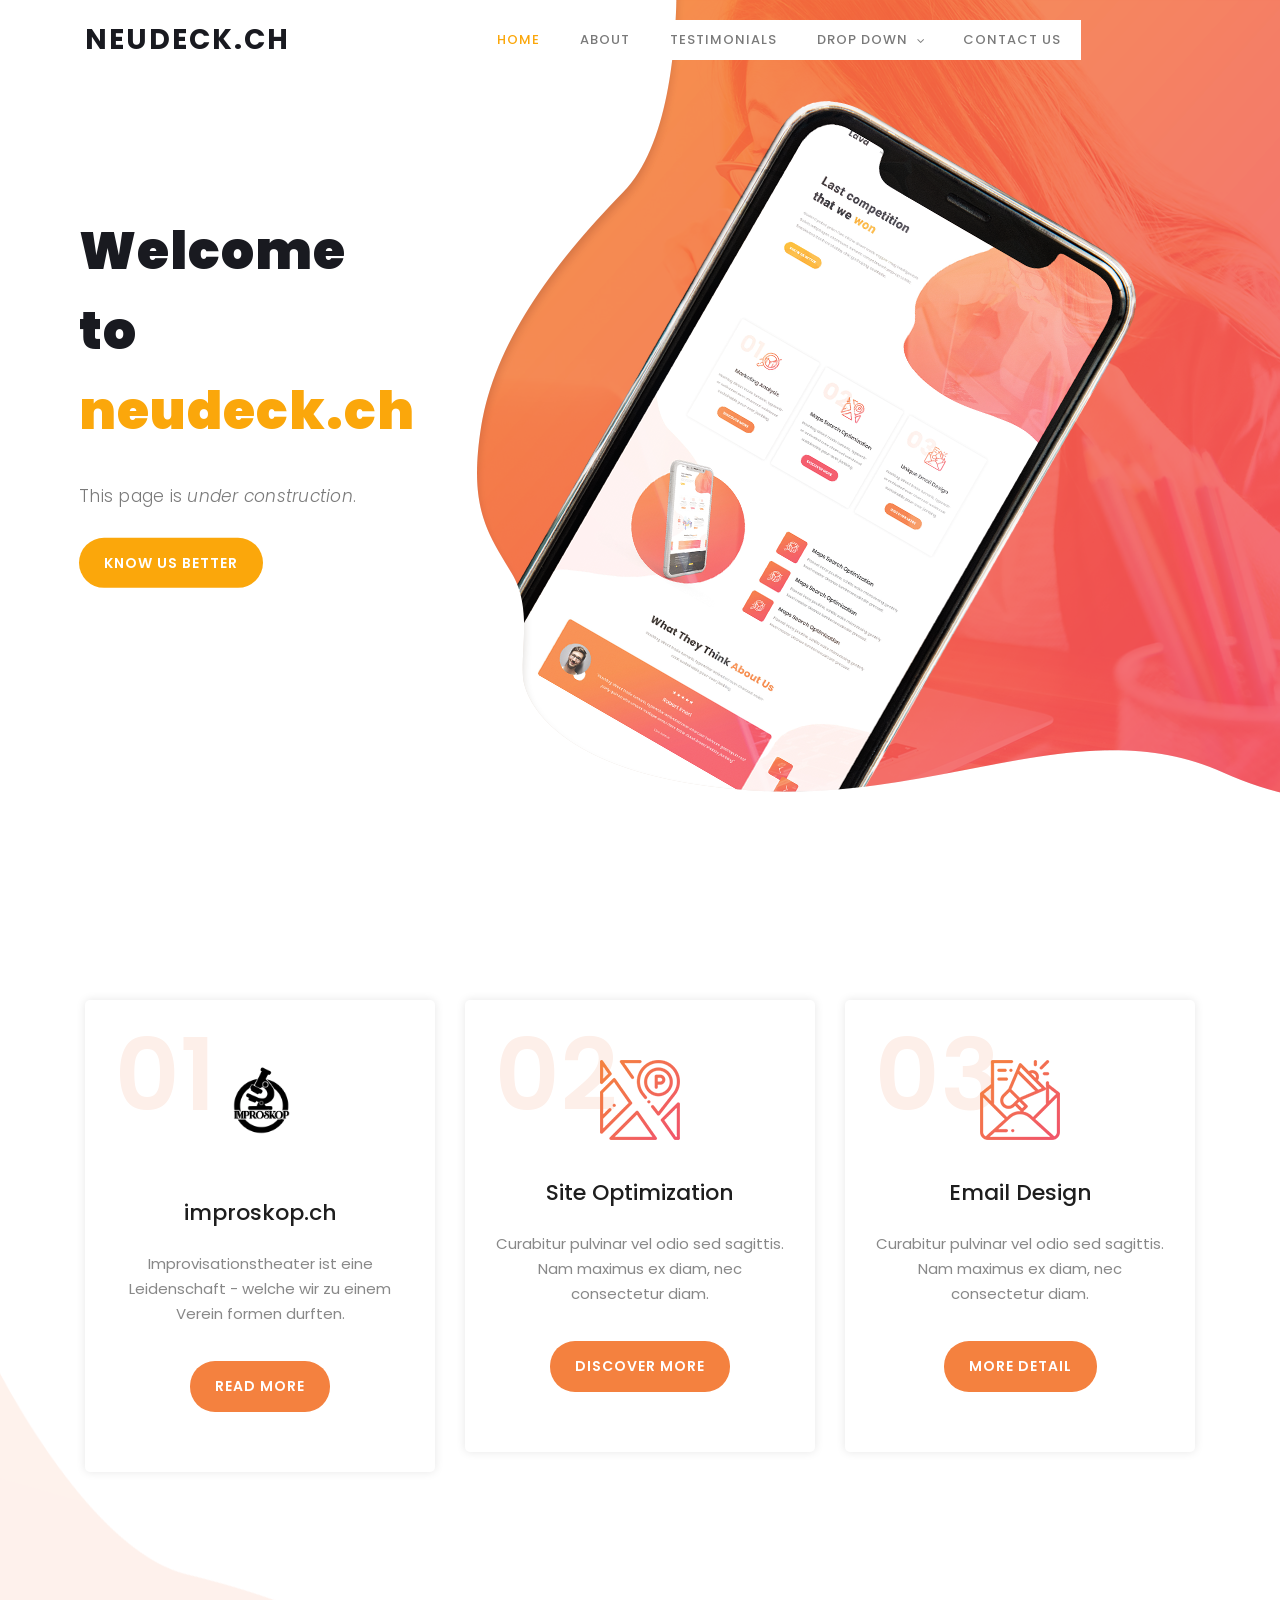
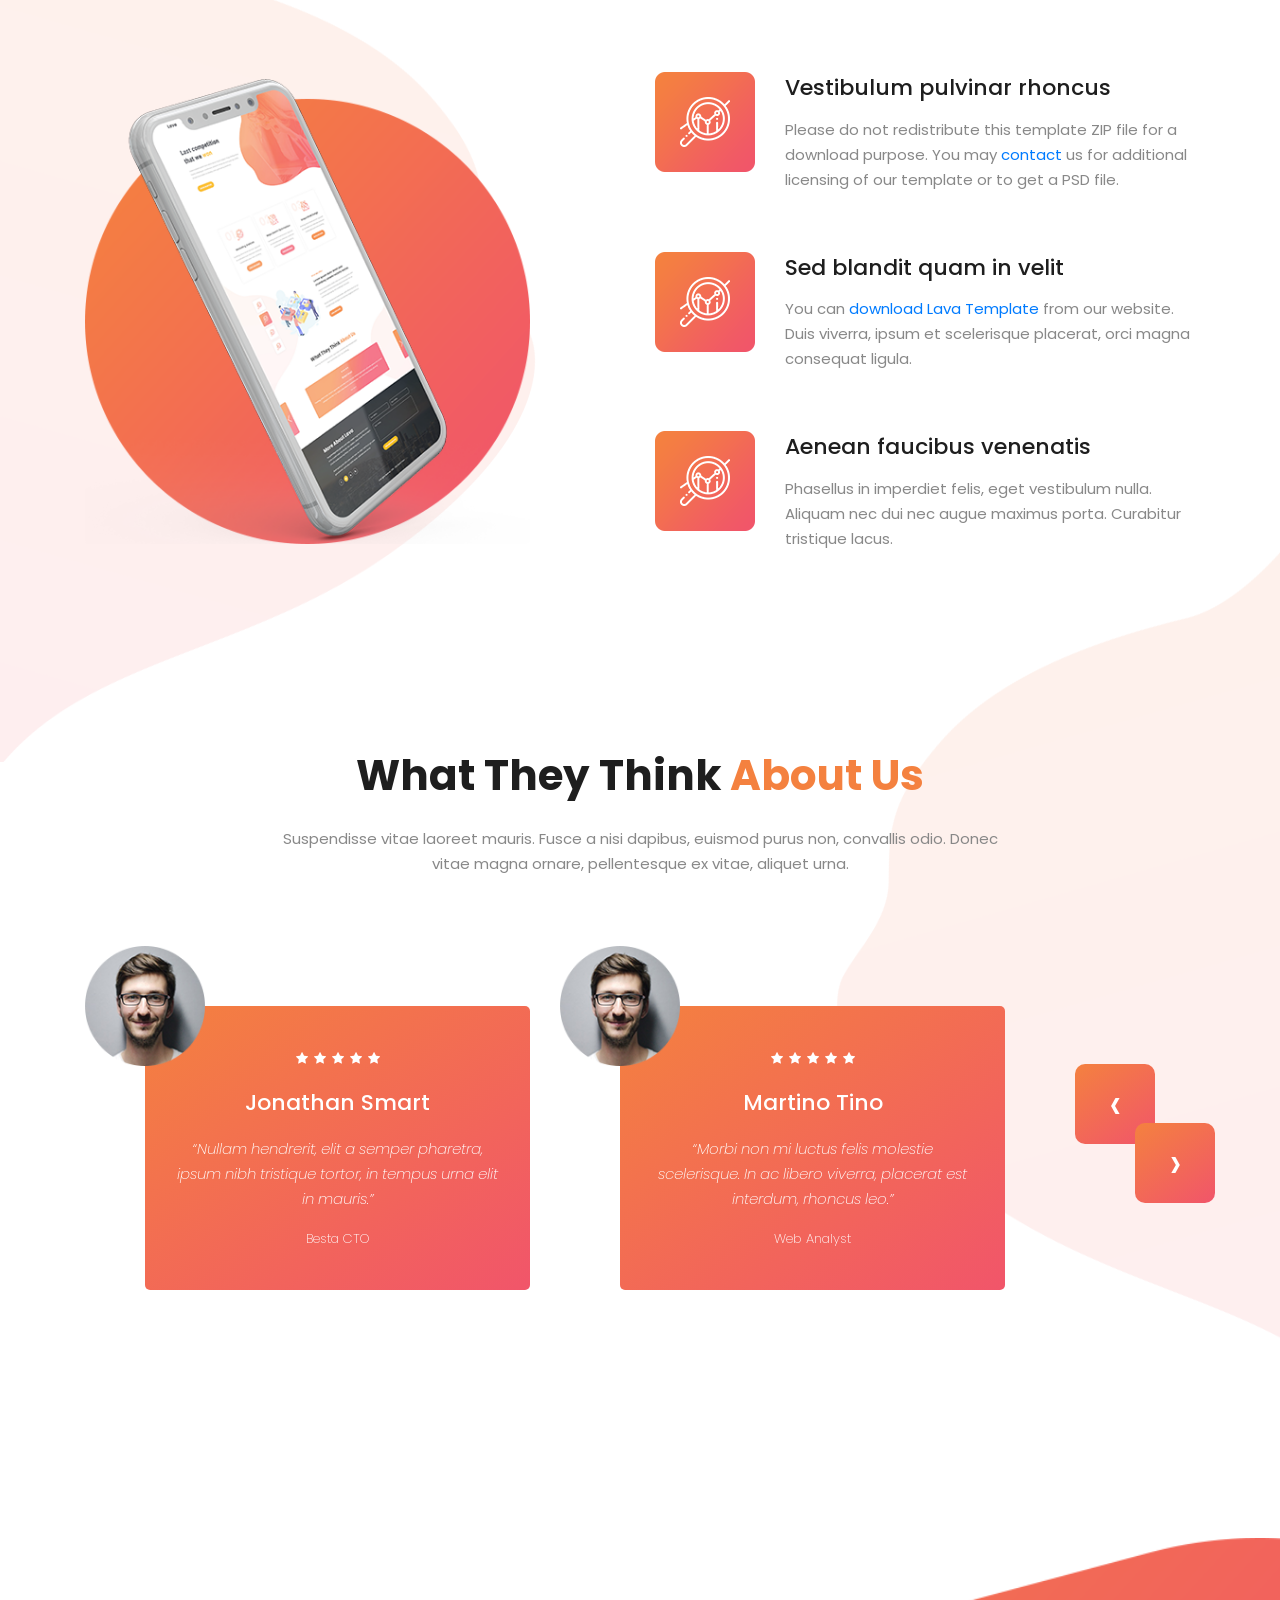
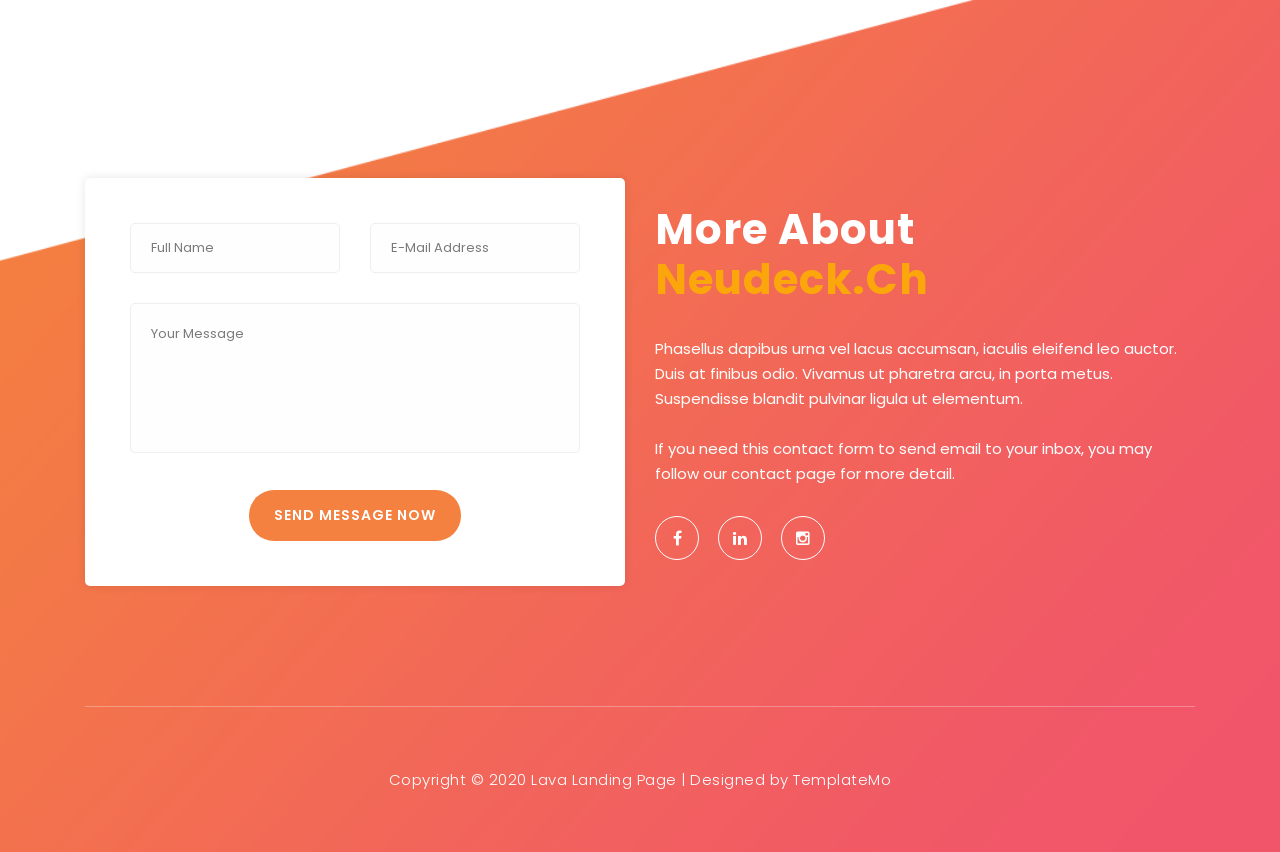
==== commit d0ba6992: "#2: adapted some contents." ====
--- a/docs/index.html
+++ b/docs/index.html
@@ -7,376 +7,366 @@
     <meta name="viewport" content="width=device-width, initial-scale=1, shrink-to-fit=no">
     <meta name="description" content="">
     <meta name="author" content="TemplateMo">
-    <link href="https://fonts.googleapis.com/css?family=Poppins:100,200,300,400,500,600,700,800,900&display=swap" rel="stylesheet">
-
-    <title>Lava Landing Page HTML Template</title>
-<!--
-
-Lava Landing Page
-
-https://templatemo.com/tm-540-lava-landing-page
-
--->
+    <link href="https://fonts.googleapis.com/css?family=Poppins:100,200,300,400,500,600,700,800,900&display=swap"
+          rel="stylesheet">
+
+    <title>Familie Neudeck</title>
+    <!-- Lava Landing Page:     https://templatemo.com/tm-540-lava-landing-page -->
 
     <!-- Additional CSS Files -->
     <link rel="stylesheet" type="text/css" href="assets/css/bootstrap.min.css">
-
     <link rel="stylesheet" type="text/css" href="assets/css/font-awesome.css">
-
     <link rel="stylesheet" href="assets/css/templatemo-lava.css">
-
     <link rel="stylesheet" href="assets/css/owl-carousel.css">
-
 </head>
 
 <body>
 
-    <!-- ***** Preloader Start ***** -->
-    <div id="preloader">
-        <div class="jumper">
-            <div></div>
-            <div></div>
-            <div></div>
-        </div>
-    </div>
-    <!-- ***** Preloader End ***** -->
-
-
-    <!-- ***** Header Area Start ***** -->
-    <header class="header-area header-sticky">
+<!-- ***** Preloader Start ***** -->
+<div id="preloader">
+    <div class="jumper">
+        <div></div>
+        <div></div>
+        <div></div>
+    </div>
+</div>
+<!-- ***** Preloader End ***** -->
+
+<!-- ***** Header Area Start ***** -->
+<header class="header-area header-sticky">
+    <div class="container">
+        <div class="row">
+            <div class="col-12">
+                <nav class="main-nav">
+                    <!-- ***** Logo Start ***** -->
+                    <a href="index.html" class="logo">
+                        neudeck.ch
+                    </a>
+                    <!-- ***** Logo End ***** -->
+                    <!-- ***** Menu Start ***** -->
+                    <ul class="nav">
+                        <li class="scroll-to-section"><a href="#welcome" class="menu-item">Home</a></li>
+                        <li class="scroll-to-section"><a href="#about" class="menu-item">About</a></li>
+                        <li class="scroll-to-section"><a href="#testimonials" class="menu-item">Testimonials</a>
+                        </li>
+                        <li class="submenu">
+                            <a href="javascript:;">Drop Down</a>
+                            <ul>
+                                <li><a href="" class="menu-item">About Us</a></li>
+                                <li><a href="" class="menu-item">Features</a></li>
+                                <li><a href="" class="menu-item">FAQ's</a></li>
+                                <li><a href="" class="menu-item">Blog</a></li>
+                            </ul>
+                        </li>
+                        <li class="scroll-to-section"><a href="#contact-us" class="menu-item">Contact Us</a></li>
+                    </ul>
+                    <a class='menu-trigger'>
+                        <span>Menu</span>
+                    </a>
+                    <!-- ***** Menu End ***** -->
+                </nav>
+            </div>
+        </div>
+    </div>
+</header>
+<!-- ***** Header Area End ***** -->
+
+
+<!-- ***** Welcome Area Start ***** -->
+<div class="welcome-area" id="welcome">
+
+    <!-- ***** Header Text Start ***** -->
+    <div class="header-text">
         <div class="container">
             <div class="row">
-                <div class="col-12">
-                    <nav class="main-nav">
-                        <!-- ***** Logo Start ***** -->
-                        <a href="index.html" class="logo">
-                            Lava
+                <div class="left-text col-lg-6 col-md-12 col-sm-12 col-xs-12"
+                     data-scroll-reveal="enter left move 30px over 0.6s after 0.4s">
+                    <h1>Welcome to <em>neudeck.ch</em></h1>
+                    <p>This page is <em>under construction</em>.</p>
+                    <a href="#about" class="main-button-slider">KNOW US BETTER</a>
+                </div>
+            </div>
+        </div>
+    </div>
+    <!-- ***** Header Text End ***** -->
+</div>
+<!-- ***** Welcome Area End ***** -->
+
+<!-- ***** Features Big Item Start ***** -->
+<section class="section" id="about">
+    <div class="container">
+        <div class="row">
+            <div class="col-lg-4 col-md-6 col-sm-12 col-xs-12"
+                 data-scroll-reveal="enter left move 30px over 0.6s after 0.4s">
+                <div class="features-item">
+                    <div class="features-icon">
+                        <h2>01</h2>
+                        <img src="assets/images/improskop-logo-black.png" width="100" alt="">
+                        <h4>improskop.ch</h4>
+                        <p>Improvisationstheater ist eine Leidenschaft - welche wir zu einem Verein formen durften.</p>
+                        <a href="https://www.improskop.ch" target="_blank" class="main-button">
+                            Read More
                         </a>
-                        <!-- ***** Logo End ***** -->
-                        <!-- ***** Menu Start ***** -->
-                        <ul class="nav">
-                            <li class="scroll-to-section"><a href="#welcome" class="menu-item">Home</a></li>
-                            <li class="scroll-to-section"><a href="#about" class="menu-item">About</a></li>
-                            <li class="scroll-to-section"><a href="#testimonials" class="menu-item">Testimonials</a>
-                            </li>
-                            <li class="submenu">
-                                <a href="javascript:;">Drop Down</a>
-                                <ul>
-                                    <li><a href="" class="menu-item">About Us</a></li>
-                                    <li><a href="" class="menu-item">Features</a></li>
-                                    <li><a href="" class="menu-item">FAQ's</a></li>
-                                    <li><a href="" class="menu-item">Blog</a></li>
-                                </ul>
-                            </li>
-                            <li class="scroll-to-section"><a href="#contact-us" class="menu-item">Contact Us</a></li>
-                        </ul>
-                        <a class='menu-trigger'>
-                            <span>Menu</span>
+                    </div>
+                </div>
+            </div>
+            <div class="col-lg-4 col-md-6 col-sm-12 col-xs-12"
+                 data-scroll-reveal="enter bottom move 30px over 0.6s after 0.4s">
+                <div class="features-item">
+                    <div class="features-icon">
+                        <h2>02</h2>
+                        <img src="assets/images/features-icon-2.png" alt="">
+                        <h4>Site Optimization</h4>
+                        <p>Curabitur pulvinar vel odio sed sagittis. Nam maximus ex diam, nec consectetur diam.</p>
+                        <a href="#testimonials" class="main-button">
+                            Discover More
                         </a>
-                        <!-- ***** Menu End ***** -->
-                    </nav>
-                </div>
-            </div>
-        </div>
-    </header>
-    <!-- ***** Header Area End ***** -->
-
-
-    <!-- ***** Welcome Area Start ***** -->
-    <div class="welcome-area" id="welcome">
-
-        <!-- ***** Header Text Start ***** -->
-        <div class="header-text">
-            <div class="container">
-                <div class="row">
-                    <div class="left-text col-lg-6 col-md-12 col-sm-12 col-xs-12"
-                        data-scroll-reveal="enter left move 30px over 0.6s after 0.4s">
-                        <h1>Simple App that we <em>CREATE</em></h1>
-                        <p>Lava <a href="#">HTML landing page</a> template is provided by <a href="#">TemplateMo</a>.
-                           You can modify and use it for your commercial websites for free of charge. This template is last updated on 29 Oct 2019.</p> 
-                        <a href="#about" class="main-button-slider">KNOW US BETTER</a>
-                    </div>
-                </div>
-            </div>
-        </div>
-        <!-- ***** Header Text End ***** -->
-    </div>
-    <!-- ***** Welcome Area End ***** -->
-
-    <!-- ***** Features Big Item Start ***** -->
-    <section class="section" id="about">
-        <div class="container">
+                    </div>
+                </div>
+            </div>
+            <div class="col-lg-4 col-md-6 col-sm-12 col-xs-12"
+                 data-scroll-reveal="enter right move 30px over 0.6s after 0.4s">
+                <div class="features-item">
+                    <div class="features-icon">
+                        <h2>03</h2>
+                        <img src="assets/images/features-icon-3.png" alt="">
+                        <h4>Email Design</h4>
+                        <p>Curabitur pulvinar vel odio sed sagittis. Nam maximus ex diam, nec consectetur diam.</p>
+                        <a href="#testimonials" class="main-button">
+                            More Detail
+                        </a>
+                    </div>
+                </div>
+            </div>
+        </div>
+    </div>
+</section>
+<!-- ***** Features Big Item End ***** -->
+
+<div class="left-image-decor"></div>
+
+<!-- ***** Features Big Item Start ***** -->
+<section class="section" id="promotion">
+    <div class="container">
+        <div class="row">
+            <div class="left-image col-lg-5 col-md-12 col-sm-12 mobile-bottom-fix-big"
+                 data-scroll-reveal="enter left move 30px over 0.6s after 0.4s">
+                <img src="assets/images/left-image.png" class="rounded img-fluid d-block mx-auto" alt="App">
+            </div>
+            <div class="right-text offset-lg-1 col-lg-6 col-md-12 col-sm-12 mobile-bottom-fix">
+                <ul>
+                    <li data-scroll-reveal="enter right move 30px over 0.6s after 0.4s">
+                        <img src="assets/images/about-icon-01.png" alt="">
+                        <div class="text">
+                            <h4>Vestibulum pulvinar rhoncus</h4>
+                            <p>Please do not redistribute this template ZIP file for a download purpose. You may <a
+                                    rel="nofollow" href="https://templatemo.com/contact" target="_parent">contact</a> us
+                                for
+                                additional licensing of our template or to get a PSD file.</p>
+                        </div>
+                    </li>
+                    <li data-scroll-reveal="enter right move 30px over 0.6s after 0.5s">
+                        <img src="assets/images/about-icon-02.png" alt="">
+                        <div class="text">
+                            <h4>Sed blandit quam in velit</h4>
+                            <p>You can <a rel="nofollow"
+                                          href="https://templatemo.com/tm-540-lava-landing-page">download Lava
+                                Template</a> from our website. Duis viverra, ipsum et scelerisque placerat, orci
+                                magna consequat ligula.</p>
+                        </div>
+                    </li>
+                    <li data-scroll-reveal="enter right move 30px over 0.6s after 0.6s">
+                        <img src="assets/images/about-icon-03.png" alt="">
+                        <div class="text">
+                            <h4>Aenean faucibus venenatis</h4>
+                            <p>Phasellus in imperdiet felis, eget vestibulum nulla. Aliquam nec dui nec augue
+                                maximus porta. Curabitur tristique lacus.</p>
+                        </div>
+                    </li>
+                </ul>
+            </div>
+        </div>
+    </div>
+</section>
+<!-- ***** Features Big Item End ***** -->
+
+<div class="right-image-decor"></div>
+
+<!-- ***** Testimonials Starts ***** -->
+<section class="section" id="testimonials">
+    <div class="container">
+        <div class="row">
+            <div class="col-lg-8 offset-lg-2">
+                <div class="center-heading">
+                    <h2>What They Think <em>About Us</em></h2>
+                    <p>Suspendisse vitae laoreet mauris. Fusce a nisi dapibus, euismod purus non, convallis odio.
+                        Donec vitae magna ornare, pellentesque ex vitae, aliquet urna.</p>
+                </div>
+            </div>
+            <div class="col-lg-10 col-md-12 col-sm-12 mobile-bottom-fix-big"
+                 data-scroll-reveal="enter left move 30px over 0.6s after 0.4s">
+                <div class="owl-carousel owl-theme">
+                    <div class="item service-item">
+                        <div class="author">
+                            <i><img src="assets/images/testimonial-author-1.png" alt="Author One"></i>
+                        </div>
+                        <div class="testimonial-content">
+                            <ul class="stars">
+                                <li><i class="fa fa-star"></i></li>
+                                <li><i class="fa fa-star"></i></li>
+                                <li><i class="fa fa-star"></i></li>
+                                <li><i class="fa fa-star"></i></li>
+                                <li><i class="fa fa-star"></i></li>
+                            </ul>
+                            <h4>Jonathan Smart</h4>
+                            <p>“Nullam hendrerit, elit a semper pharetra, ipsum nibh tristique tortor, in tempus
+                                urna elit in mauris.”</p>
+                            <span>Besta CTO</span>
+                        </div>
+                    </div>
+                    <div class="item service-item">
+                        <div class="author">
+                            <i><img src="assets/images/testimonial-author-1.png" alt="Second Author"></i>
+                        </div>
+                        <div class="testimonial-content">
+                            <ul class="stars">
+                                <li><i class="fa fa-star"></i></li>
+                                <li><i class="fa fa-star"></i></li>
+                                <li><i class="fa fa-star"></i></li>
+                                <li><i class="fa fa-star"></i></li>
+                                <li><i class="fa fa-star"></i></li>
+                            </ul>
+                            <h4>Martino Tino</h4>
+                            <p>“Morbi non mi luctus felis molestie scelerisque. In ac libero viverra, placerat est
+                                interdum, rhoncus leo.”</p>
+                            <span>Web Analyst</span>
+                        </div>
+                    </div>
+                    <div class="item service-item">
+                        <div class="author">
+                            <i><img src="assets/images/testimonial-author-1.png" alt="Author Third"></i>
+                        </div>
+                        <div class="testimonial-content">
+                            <ul class="stars">
+                                <li><i class="fa fa-star"></i></li>
+                                <li><i class="fa fa-star"></i></li>
+                                <li><i class="fa fa-star"></i></li>
+                            </ul>
+                            <h4>George Tasa</h4>
+                            <p>“Fusce rutrum in dolor sit amet lobortis. Ut at vehicula justo. Donec quam dolor,
+                                congue a fringilla sed, maximus et urna.”</p>
+                            <span>System Admin</span>
+                        </div>
+                    </div>
+                    <div class="item service-item">
+                        <div class="author">
+                            <i><img src="assets/images/testimonial-author-1.png" alt="Fourth Author"></i>
+                        </div>
+                        <div class="testimonial-content">
+                            <ul class="stars">
+                                <li><i class="fa fa-star"></i></li>
+                                <li><i class="fa fa-star"></i></li>
+                                <li><i class="fa fa-star"></i></li>
+                                <li><i class="fa fa-star"></i></li>
+                            </ul>
+                            <h4>Sir James</h4>
+                            <p>"Fusce rutrum in dolor sit amet lobortis. Ut at vehicula justo. Donec quam dolor,
+                                congue a fringilla sed, maximus et urna."</p>
+                            <span>New Villager</span>
+                        </div>
+                    </div>
+                </div>
+            </div>
+        </div>
+    </div>
+</section>
+<!-- ***** Testimonials Ends ***** -->
+
+
+<!-- ***** Footer Start ***** -->
+<footer id="contact-us">
+    <div class="container">
+        <div class="footer-content">
             <div class="row">
-                <div class="col-lg-4 col-md-6 col-sm-12 col-xs-12"
-                    data-scroll-reveal="enter left move 30px over 0.6s after 0.4s">
-                    <div class="features-item">
-                        <div class="features-icon">
-                            <h2>01</h2>
-                            <img src="assets/images/features-icon-1.png" alt="">
-                            <h4>Trend Analysis</h4>
-                            <p>Curabitur pulvinar vel odio sed sagittis. Nam maximus ex diam, nec consectetur diam.</p>
-                            <a href="#testimonials" class="main-button">
-                                Read More
-                            </a>
-                        </div>
-                    </div>
-                </div>
-                <div class="col-lg-4 col-md-6 col-sm-12 col-xs-12"
-                    data-scroll-reveal="enter bottom move 30px over 0.6s after 0.4s">
-                    <div class="features-item">
-                        <div class="features-icon">
-                            <h2>02</h2>
-                            <img src="assets/images/features-icon-2.png" alt="">
-                            <h4>Site Optimization</h4>
-                            <p>Curabitur pulvinar vel odio sed sagittis. Nam maximus ex diam, nec consectetur diam.</p>
-                            <a href="#testimonials" class="main-button">
-                                Discover More
-                            </a>
-                        </div>
-                    </div>
-                </div>
-                <div class="col-lg-4 col-md-6 col-sm-12 col-xs-12"
-                    data-scroll-reveal="enter right move 30px over 0.6s after 0.4s">
-                    <div class="features-item">
-                        <div class="features-icon">
-                            <h2>03</h2>
-                            <img src="assets/images/features-icon-3.png" alt="">
-                            <h4>Email Design</h4>
-                            <p>Curabitur pulvinar vel odio sed sagittis. Nam maximus ex diam, nec consectetur diam.</p>
-                            <a href="#testimonials" class="main-button">
-                                More Detail
-                            </a>
-                        </div>
-                    </div>
-                </div>
-            </div>
-        </div>
-    </section>
-    <!-- ***** Features Big Item End ***** -->
-
-    <div class="left-image-decor"></div>
-
-    <!-- ***** Features Big Item Start ***** -->
-    <section class="section" id="promotion">
-        <div class="container">
-            <div class="row">
-                <div class="left-image col-lg-5 col-md-12 col-sm-12 mobile-bottom-fix-big"
-                    data-scroll-reveal="enter left move 30px over 0.6s after 0.4s">
-                    <img src="assets/images/left-image.png" class="rounded img-fluid d-block mx-auto" alt="App">
-                </div>
-                <div class="right-text offset-lg-1 col-lg-6 col-md-12 col-sm-12 mobile-bottom-fix">
-                    <ul>
-                        <li data-scroll-reveal="enter right move 30px over 0.6s after 0.4s">
-                            <img src="assets/images/about-icon-01.png" alt="">
-                            <div class="text">
-                                <h4>Vestibulum pulvinar rhoncus</h4>
-                                <p>Please do not redistribute this template ZIP file for a download purpose. You may <a
-                                rel="nofollow" href="https://templatemo.com/contact" target="_parent">contact</a> us for
-                            additional licensing of our template or to get a PSD file.</p>
+                <!-- ***** Contact Form Start ***** -->
+                <div class="col-lg-6 col-md-12 col-sm-12">
+                    <div class="contact-form">
+                        <form id="contact" action="" method="post">
+                            <div class="row">
+                                <div class="col-md-6 col-sm-12">
+                                    <fieldset>
+                                        <input name="name" type="text" id="name" placeholder="Full Name" required=""
+                                               style="background-color: rgba(250,250,250,0.3);">
+                                    </fieldset>
+                                </div>
+                                <div class="col-md-6 col-sm-12">
+                                    <fieldset>
+                                        <input name="email" type="text" id="email" placeholder="E-Mail Address"
+                                               required="" style="background-color: rgba(250,250,250,0.3);">
+                                    </fieldset>
+                                </div>
+                                <div class="col-lg-12">
+                                    <fieldset>
+                                            <textarea name="message" rows="6" id="message" placeholder="Your Message"
+                                                      required=""
+                                                      style="background-color: rgba(250,250,250,0.3);"></textarea>
+                                    </fieldset>
+                                </div>
+                                <div class="col-lg-12">
+                                    <fieldset>
+                                        <button type="submit" id="form-submit" class="main-button">
+                                            Send Message Now
+                                        </button>
+                                    </fieldset>
+                                </div>
                             </div>
-                        </li>
-                        <li data-scroll-reveal="enter right move 30px over 0.6s after 0.5s">
-                            <img src="assets/images/about-icon-02.png" alt="">
-                            <div class="text">
-                                <h4>Sed blandit quam in velit</h4>
-                                <p>You can <a rel="nofollow"
-                                        href="https://templatemo.com/tm-540-lava-landing-page">download Lava
-                                        Template</a> from our website. Duis viverra, ipsum et scelerisque placerat, orci
-                                    magna consequat ligula.</p>
-                            </div>
-                        </li>
-                        <li data-scroll-reveal="enter right move 30px over 0.6s after 0.6s">
-                            <img src="assets/images/about-icon-03.png" alt="">
-                            <div class="text">
-                                <h4>Aenean faucibus venenatis</h4>
-                                <p>Phasellus in imperdiet felis, eget vestibulum nulla. Aliquam nec dui nec augue
-                                    maximus porta. Curabitur tristique lacus.</p>
-                            </div>
-                        </li>
+                        </form>
+                    </div>
+                </div>
+                <!-- ***** Contact Form End ***** -->
+                <div class="right-content col-lg-6 col-md-12 col-sm-12">
+                    <h2>More About <em>neudeck.ch</em></h2>
+                    <p>Phasellus dapibus urna vel lacus accumsan, iaculis eleifend leo auctor. Duis at finibus odio.
+                        Vivamus ut pharetra arcu, in porta metus. Suspendisse blandit pulvinar ligula ut elementum.
+                        <br><br>If you need this contact form to send email to your inbox, you may follow our <a
+                                rel="nofollow" href="https://templatemo.com/contact" target="_parent">contact</a> page
+                        for more detail.</p>
+                    <ul class="social">
+                        <li><a href="https://fb.com/templatemo"><i class="fa fa-facebook"></i></a></li>
+                        <li><a href="#"><i class="fa fa-linkedin"></i></a></li>
+                        <li><a href="#"><i class="fa fa-instagram"></i></a></li>
                     </ul>
                 </div>
             </div>
         </div>
-    </section>
-    <!-- ***** Features Big Item End ***** -->
-
-    <div class="right-image-decor"></div>
-
-    <!-- ***** Testimonials Starts ***** -->
-    <section class="section" id="testimonials">
-        <div class="container">
-            <div class="row">
-                <div class="col-lg-8 offset-lg-2">
-                    <div class="center-heading">
-                        <h2>What They Think <em>About Us</em></h2>
-                        <p>Suspendisse vitae laoreet mauris. Fusce a nisi dapibus, euismod purus non, convallis odio.
-                            Donec vitae magna ornare, pellentesque ex vitae, aliquet urna.</p>
-                    </div>
-                </div>
-                <div class="col-lg-10 col-md-12 col-sm-12 mobile-bottom-fix-big"
-                    data-scroll-reveal="enter left move 30px over 0.6s after 0.4s">
-                    <div class="owl-carousel owl-theme">
-                        <div class="item service-item">
-                            <div class="author">
-                                <i><img src="assets/images/testimonial-author-1.png" alt="Author One"></i>
-                            </div>
-                            <div class="testimonial-content">
-                                <ul class="stars">
-                                    <li><i class="fa fa-star"></i></li>
-                                    <li><i class="fa fa-star"></i></li>
-                                    <li><i class="fa fa-star"></i></li>
-                                    <li><i class="fa fa-star"></i></li>
-                                    <li><i class="fa fa-star"></i></li>
-                                </ul>
-                                <h4>Jonathan Smart</h4>
-                                <p>“Nullam hendrerit, elit a semper pharetra, ipsum nibh tristique tortor, in tempus
-                                    urna elit in mauris.”</p>
-                                <span>Besta CTO</span>
-                            </div>
-                        </div>
-                        <div class="item service-item">
-                            <div class="author">
-                                <i><img src="assets/images/testimonial-author-1.png" alt="Second Author"></i>
-                            </div>
-                            <div class="testimonial-content">
-                                <ul class="stars">
-                                    <li><i class="fa fa-star"></i></li>
-                                    <li><i class="fa fa-star"></i></li>
-                                    <li><i class="fa fa-star"></i></li>
-                                    <li><i class="fa fa-star"></i></li>
-                                    <li><i class="fa fa-star"></i></li>
-                                </ul>
-                                <h4>Martino Tino</h4>
-                                <p>“Morbi non mi luctus felis molestie scelerisque. In ac libero viverra, placerat est
-                                    interdum, rhoncus leo.”</p>
-                                <span>Web Analyst</span>
-                            </div>
-                        </div>
-                        <div class="item service-item">
-                            <div class="author">
-                                <i><img src="assets/images/testimonial-author-1.png" alt="Author Third"></i>
-                            </div>
-                            <div class="testimonial-content">
-                                <ul class="stars">
-                                    <li><i class="fa fa-star"></i></li>
-                                    <li><i class="fa fa-star"></i></li>
-                                    <li><i class="fa fa-star"></i></li>
-                                </ul>
-                                <h4>George Tasa</h4>
-                                <p>“Fusce rutrum in dolor sit amet lobortis. Ut at vehicula justo. Donec quam dolor,
-                                    congue a fringilla sed, maximus et urna.”</p>
-                                <span>System Admin</span>
-                            </div>
-                        </div>
-                        <div class="item service-item">
-                            <div class="author">
-                                <i><img src="assets/images/testimonial-author-1.png" alt="Fourth Author"></i>
-                            </div>
-                            <div class="testimonial-content">
-                                <ul class="stars">
-                                    <li><i class="fa fa-star"></i></li>
-                                    <li><i class="fa fa-star"></i></li>
-                                    <li><i class="fa fa-star"></i></li>
-                                    <li><i class="fa fa-star"></i></li>
-                                </ul>
-                                <h4>Sir James</h4>
-                                <p>"Fusce rutrum in dolor sit amet lobortis. Ut at vehicula justo. Donec quam dolor,
-                                    congue a fringilla sed, maximus et urna."</p>
-                                <span>New Villager</span>
-                            </div>
-                        </div>
-                    </div>
-                </div>
-            </div>
-        </div>
-    </section>
-    <!-- ***** Testimonials Ends ***** -->
-
-
-    <!-- ***** Footer Start ***** -->
-    <footer id="contact-us">
-        <div class="container">
-            <div class="footer-content">
-                <div class="row">
-                    <!-- ***** Contact Form Start ***** -->
-                    <div class="col-lg-6 col-md-12 col-sm-12">
-                        <div class="contact-form">
-                            <form id="contact" action="" method="post">
-                                <div class="row">
-                                    <div class="col-md-6 col-sm-12">
-                                        <fieldset>
-                                            <input name="name" type="text" id="name" placeholder="Full Name" required=""
-                                                style="background-color: rgba(250,250,250,0.3);">
-                                        </fieldset>
-                                    </div>
-                                    <div class="col-md-6 col-sm-12">
-                                        <fieldset>
-                                            <input name="email" type="text" id="email" placeholder="E-Mail Address"
-                                                required="" style="background-color: rgba(250,250,250,0.3);">
-                                        </fieldset>
-                                    </div>
-                                    <div class="col-lg-12">
-                                        <fieldset>
-                                            <textarea name="message" rows="6" id="message" placeholder="Your Message"
-                                                required="" style="background-color: rgba(250,250,250,0.3);"></textarea>
-                                        </fieldset>
-                                    </div>
-                                    <div class="col-lg-12">
-                                        <fieldset>
-                                            <button type="submit" id="form-submit" class="main-button">Send Message
-                                                Now</button>
-                                        </fieldset>
-                                    </div>
-                                </div>
-                            </form>
-                        </div>
-                    </div>
-                    <!-- ***** Contact Form End ***** -->
-                    <div class="right-content col-lg-6 col-md-12 col-sm-12">
-                        <h2>More About <em>Lava</em></h2>
-                        <p>Phasellus dapibus urna vel lacus accumsan, iaculis eleifend leo auctor. Duis at finibus odio.
-                            Vivamus ut pharetra arcu, in porta metus. Suspendisse blandit pulvinar ligula ut elementum.
-                            <br><br>If you need this contact form to send email to your inbox, you may follow our <a
-                                rel="nofollow" href="https://templatemo.com/contact" target="_parent">contact</a> page
-                            for more detail.</p>
-                        <ul class="social">
-                            <li><a href="https://fb.com/templatemo"><i class="fa fa-facebook"></i></a></li>
-                            <li><a href="#"><i class="fa fa-twitter"></i></a></li>
-                            <li><a href="#"><i class="fa fa-linkedin"></i></a></li>
-                            <li><a href="#"><i class="fa fa-rss"></i></a></li>
-                            <li><a href="#"><i class="fa fa-dribbble"></i></a></li>
-                        </ul>
-                    </div>
-                </div>
-            </div>
-            <div class="row">
-                <div class="col-lg-12">
-                    <div class="sub-footer">
-                        <p>Copyright &copy; 2020 Lava Landing Page
+        <div class="row">
+            <div class="col-lg-12">
+                <div class="sub-footer">
+                    <p>Copyright &copy; 2020 Lava Landing Page
 
                         | Designed by <a rel="nofollow" href="https://templatemo.com">TemplateMo</a></p>
-                    </div>
-                </div>
-            </div>
-        </div>
-    </footer>
-
-    <!-- jQuery -->
-    <script src="assets/js/jquery-2.1.0.min.js"></script>
-
-    <!-- Bootstrap -->
-    <script src="assets/js/popper.js"></script>
-    <script src="assets/js/bootstrap.min.js"></script>
-
-    <!-- Plugins -->
-    <script src="assets/js/owl-carousel.js"></script>
-    <script src="assets/js/scrollreveal.min.js"></script>
-    <script src="assets/js/waypoints.min.js"></script>
-    <script src="assets/js/jquery.counterup.min.js"></script>
-    <script src="assets/js/imgfix.min.js"></script>
-
-    <!-- Global Init -->
-    <script src="assets/js/custom.js"></script>
+                </div>
+            </div>
+        </div>
+    </div>
+</footer>
+
+<!-- jQuery -->
+<script src="assets/js/jquery-2.1.0.min.js"></script>
+
+<!-- Bootstrap -->
+<script src="assets/js/popper.js"></script>
+<script src="assets/js/bootstrap.min.js"></script>
+
+<!-- Plugins -->
+<script src="assets/js/owl-carousel.js"></script>
+<script src="assets/js/scrollreveal.min.js"></script>
+<script src="assets/js/waypoints.min.js"></script>
+<script src="assets/js/jquery.counterup.min.js"></script>
+<script src="assets/js/imgfix.min.js"></script>
+
+<!-- Global Init -->
+<script src="assets/js/custom.js"></script>
 
 </body>
 </html>
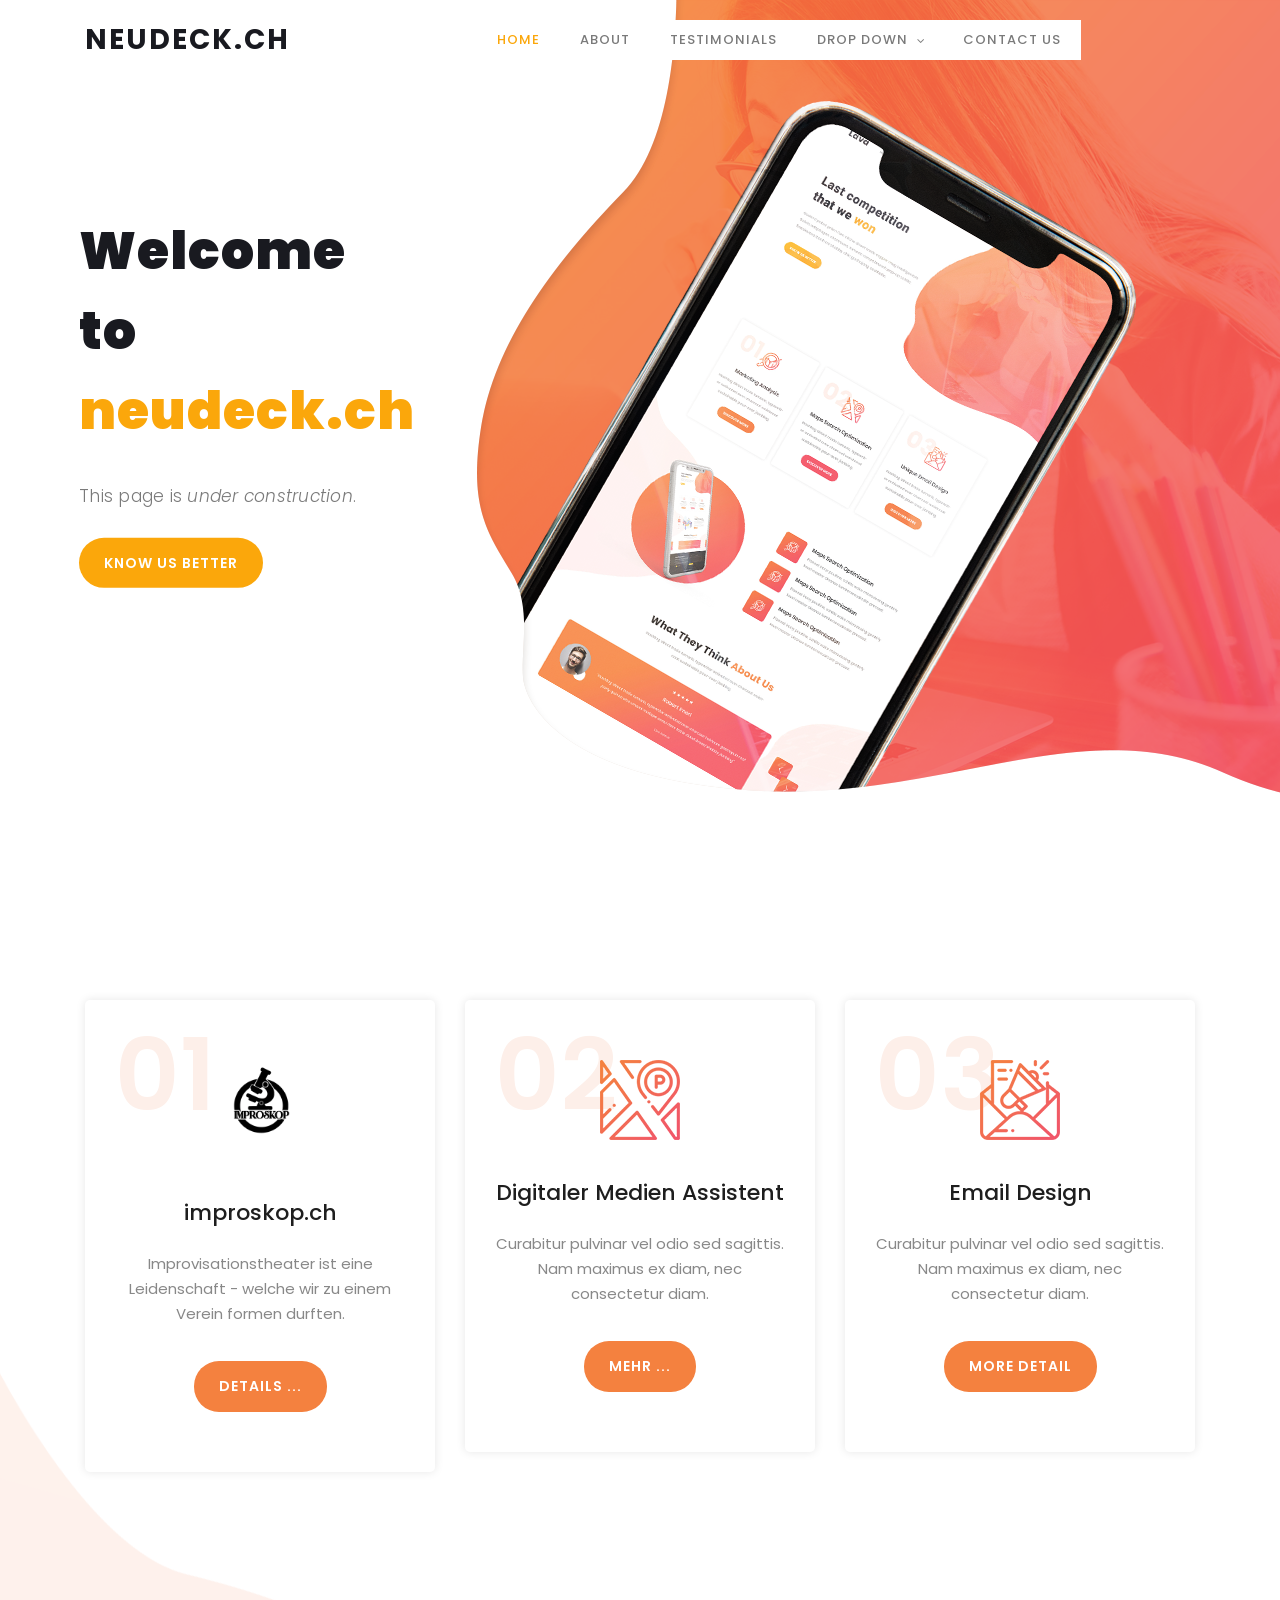
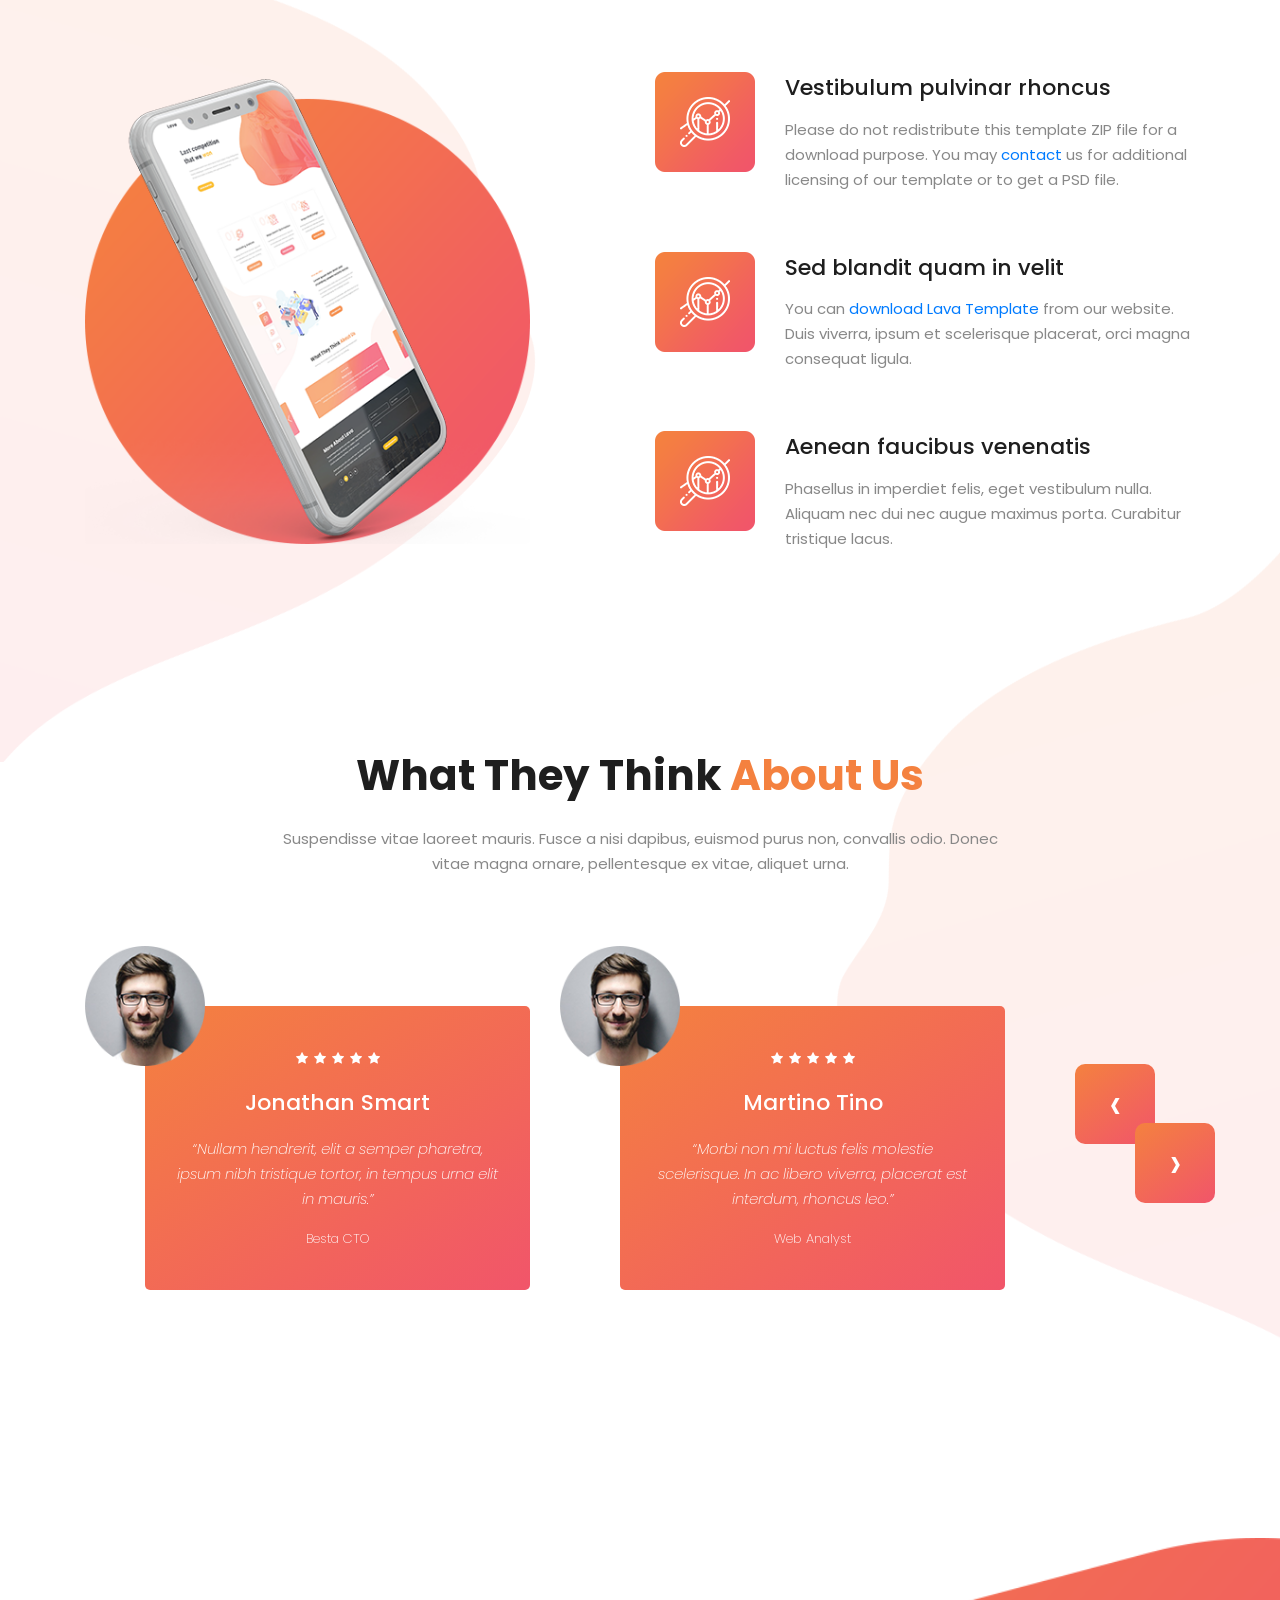
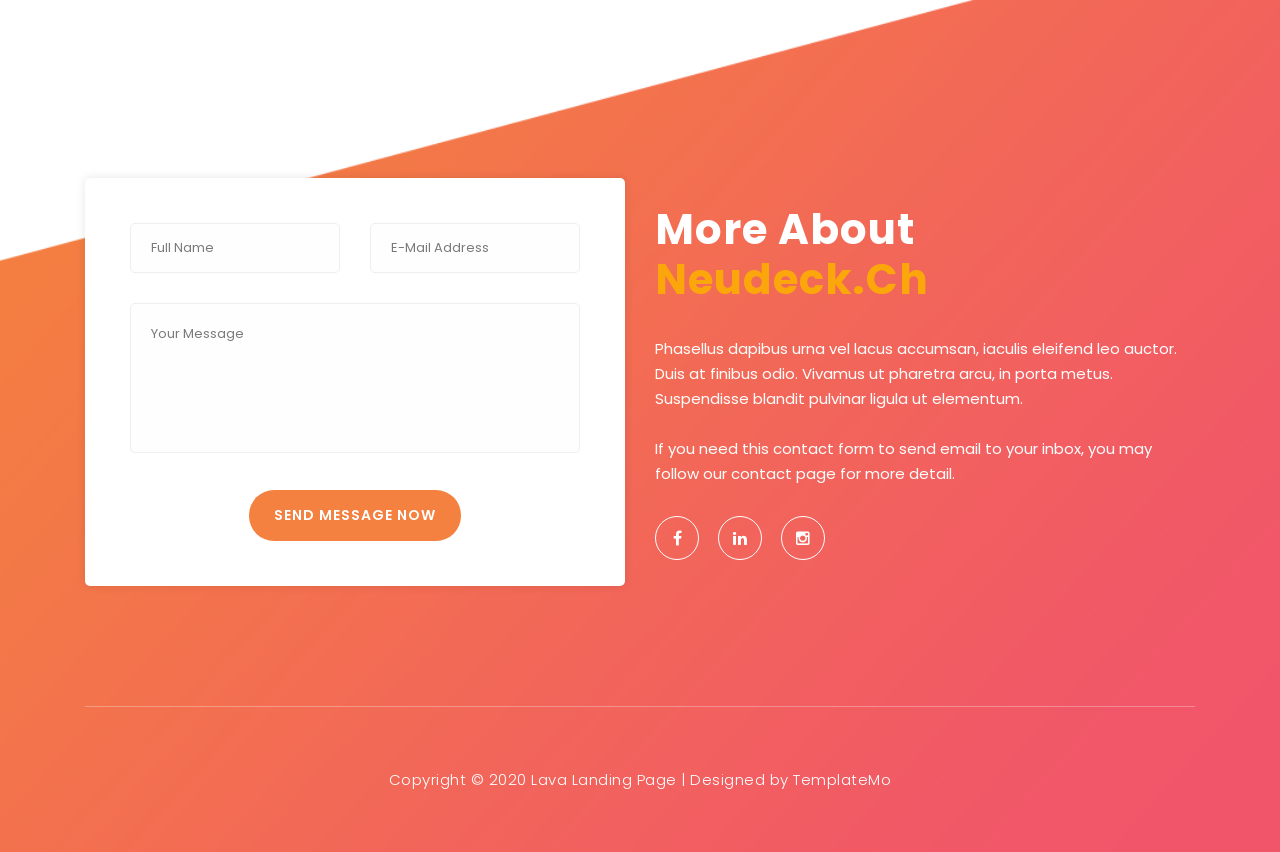
==== commit d3ef86e0: "#3: migrated digital media page" ====
--- a/docs/index.html
+++ b/docs/index.html
@@ -6,7 +6,7 @@
     <meta charset="utf-8">
     <meta name="viewport" content="width=device-width, initial-scale=1, shrink-to-fit=no">
     <meta name="description" content="">
-    <meta name="author" content="TemplateMo">
+    <meta name="author" content="Arthur Neudeck">
     <link href="https://fonts.googleapis.com/css?family=Poppins:100,200,300,400,500,600,700,800,900&display=swap"
           rel="stylesheet">
 
@@ -47,8 +47,7 @@
                     <ul class="nav">
                         <li class="scroll-to-section"><a href="#welcome" class="menu-item">Home</a></li>
                         <li class="scroll-to-section"><a href="#about" class="menu-item">About</a></li>
-                        <li class="scroll-to-section"><a href="#testimonials" class="menu-item">Testimonials</a>
-                        </li>
+                        <li class="scroll-to-section"><a href="#testimonials" class="menu-item">Testimonials</a></li>
                         <li class="submenu">
                             <a href="javascript:;">Drop Down</a>
                             <ul>
@@ -70,7 +69,6 @@
     </div>
 </header>
 <!-- ***** Header Area End ***** -->
-
 
 <!-- ***** Welcome Area Start ***** -->
 <div class="welcome-area" id="welcome">
@@ -105,7 +103,7 @@
                         <h4>improskop.ch</h4>
                         <p>Improvisationstheater ist eine Leidenschaft - welche wir zu einem Verein formen durften.</p>
                         <a href="https://www.improskop.ch" target="_blank" class="main-button">
-                            Read More
+                            Details ...
                         </a>
                     </div>
                 </div>
@@ -116,10 +114,10 @@
                     <div class="features-icon">
                         <h2>02</h2>
                         <img src="assets/images/features-icon-2.png" alt="">
-                        <h4>Site Optimization</h4>
+                        <h4>Digitaler Medien Assistent</h4>
                         <p>Curabitur pulvinar vel odio sed sagittis. Nam maximus ex diam, nec consectetur diam.</p>
-                        <a href="#testimonials" class="main-button">
-                            Discover More
+                        <a href="extra/digital-media-assistant.html" class="main-button">
+                            Mehr ...
                         </a>
                     </div>
                 </div>
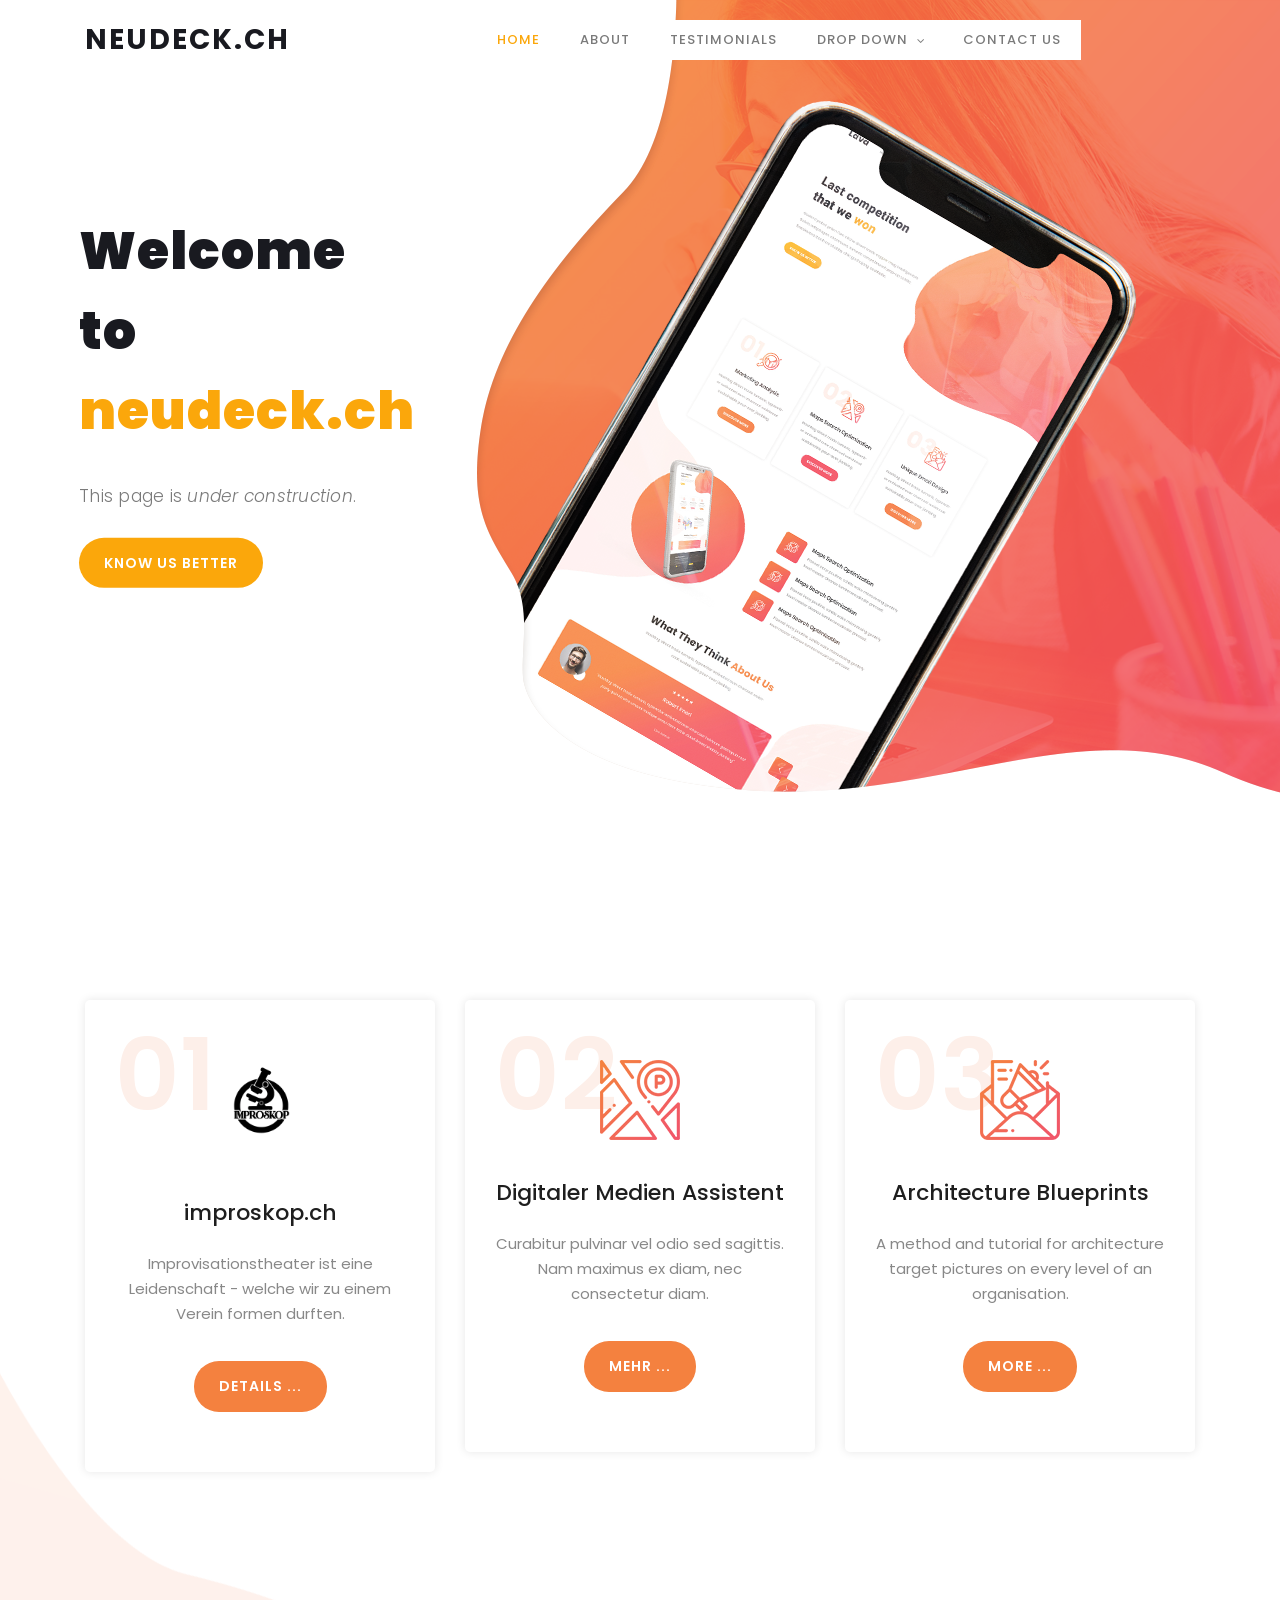
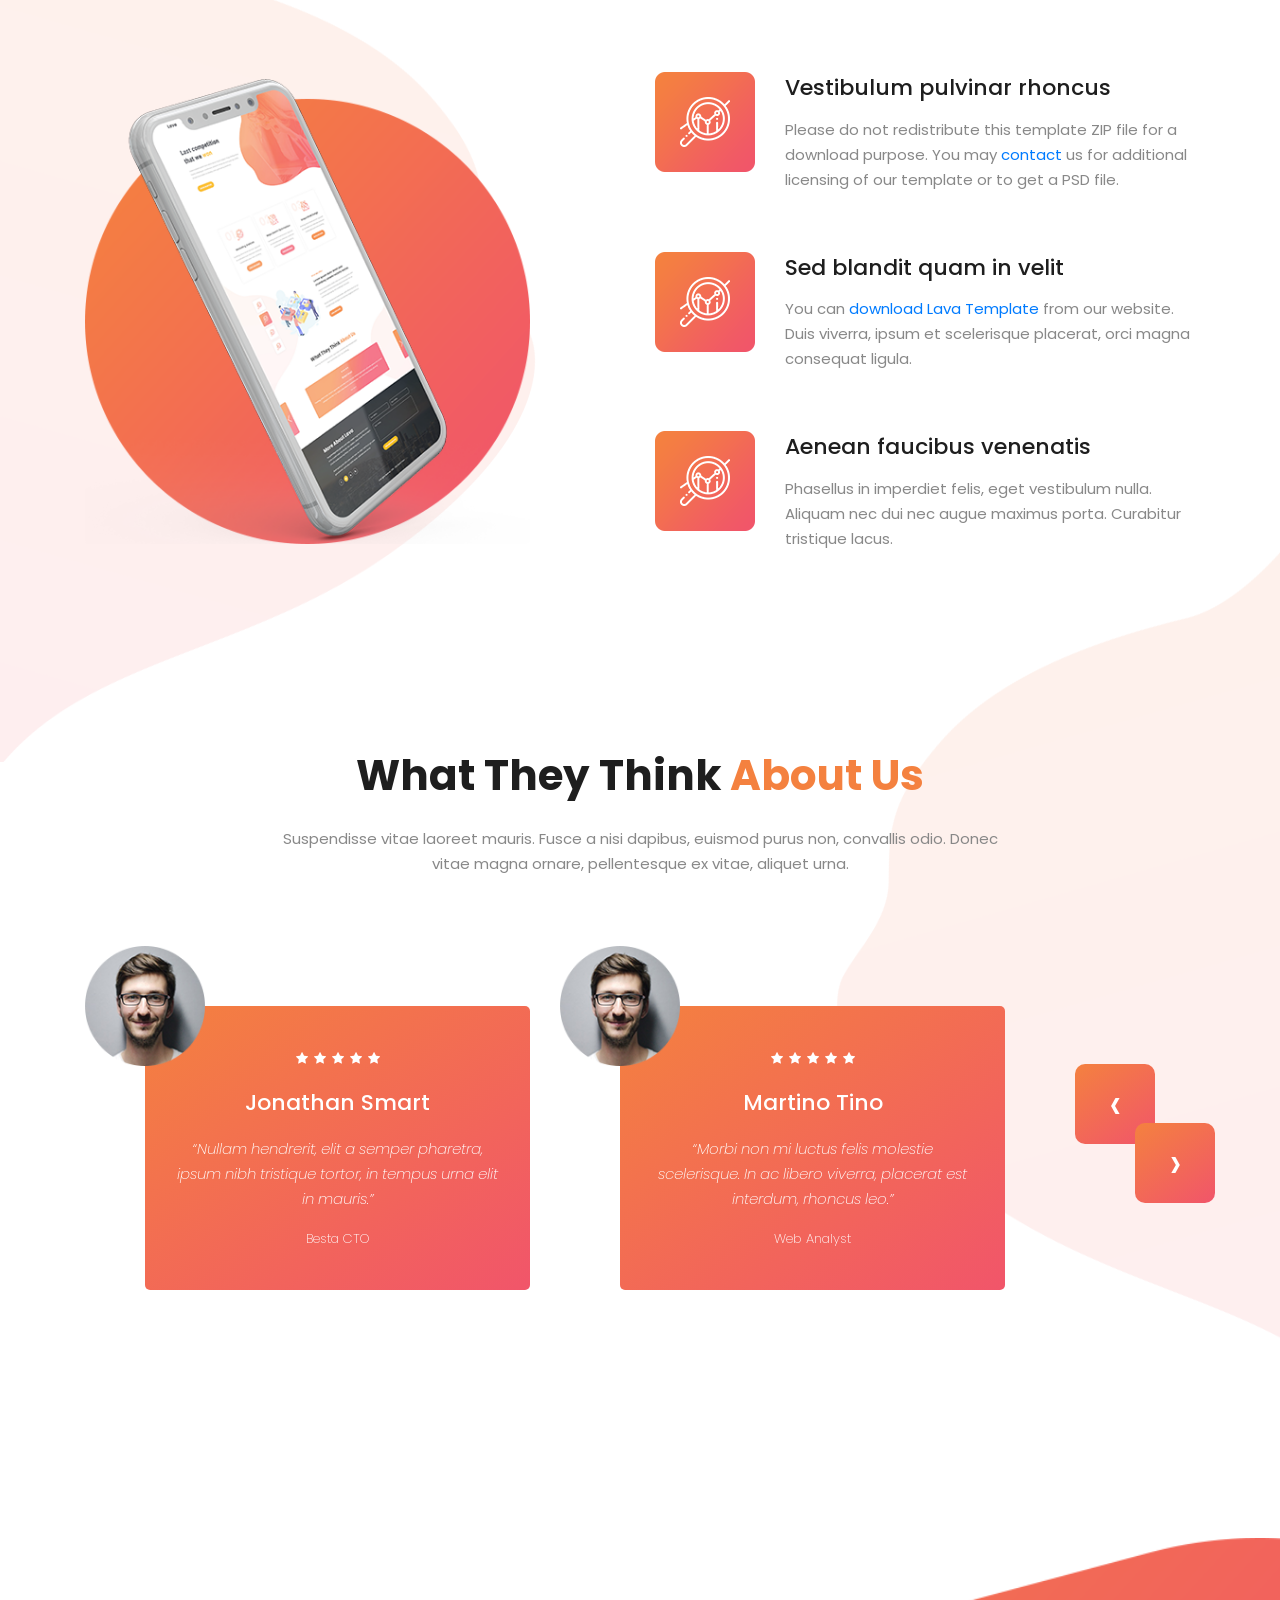
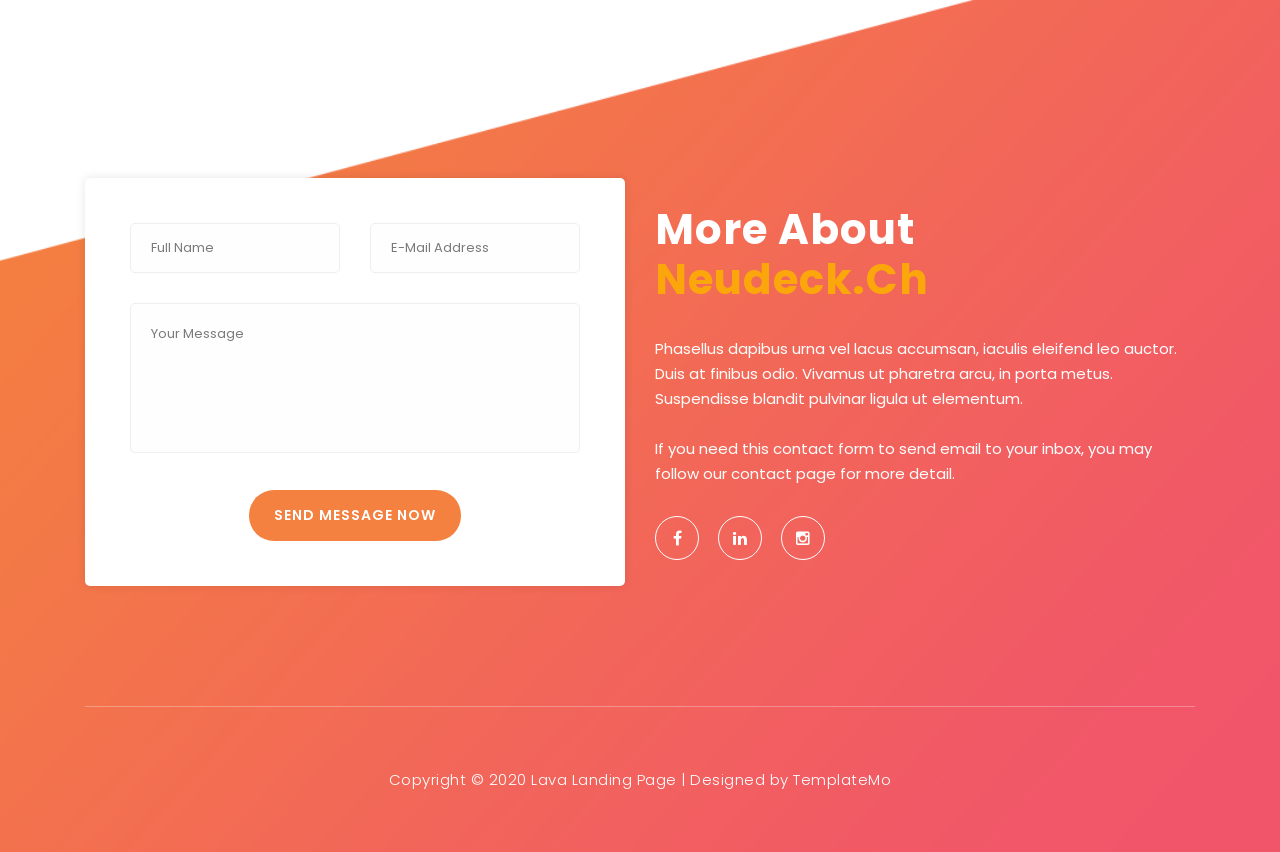
==== commit 61db7bc2: "Add architecture blueprint method, tutorial and Aurora example Publish the method under docs/archite" ====
--- a/docs/index.html
+++ b/docs/index.html
@@ -128,10 +128,10 @@
                     <div class="features-icon">
                         <h2>03</h2>
                         <img src="assets/images/features-icon-3.png" alt="">
-                        <h4>Email Design</h4>
-                        <p>Curabitur pulvinar vel odio sed sagittis. Nam maximus ex diam, nec consectetur diam.</p>
-                        <a href="#testimonials" class="main-button">
-                            More Detail
+                        <h4>Architecture Blueprints</h4>
+                        <p>A method and tutorial for architecture target pictures on every level of an organisation.</p>
+                        <a href="architecture/index.html" class="main-button">
+                            More ...
                         </a>
                     </div>
                 </div>
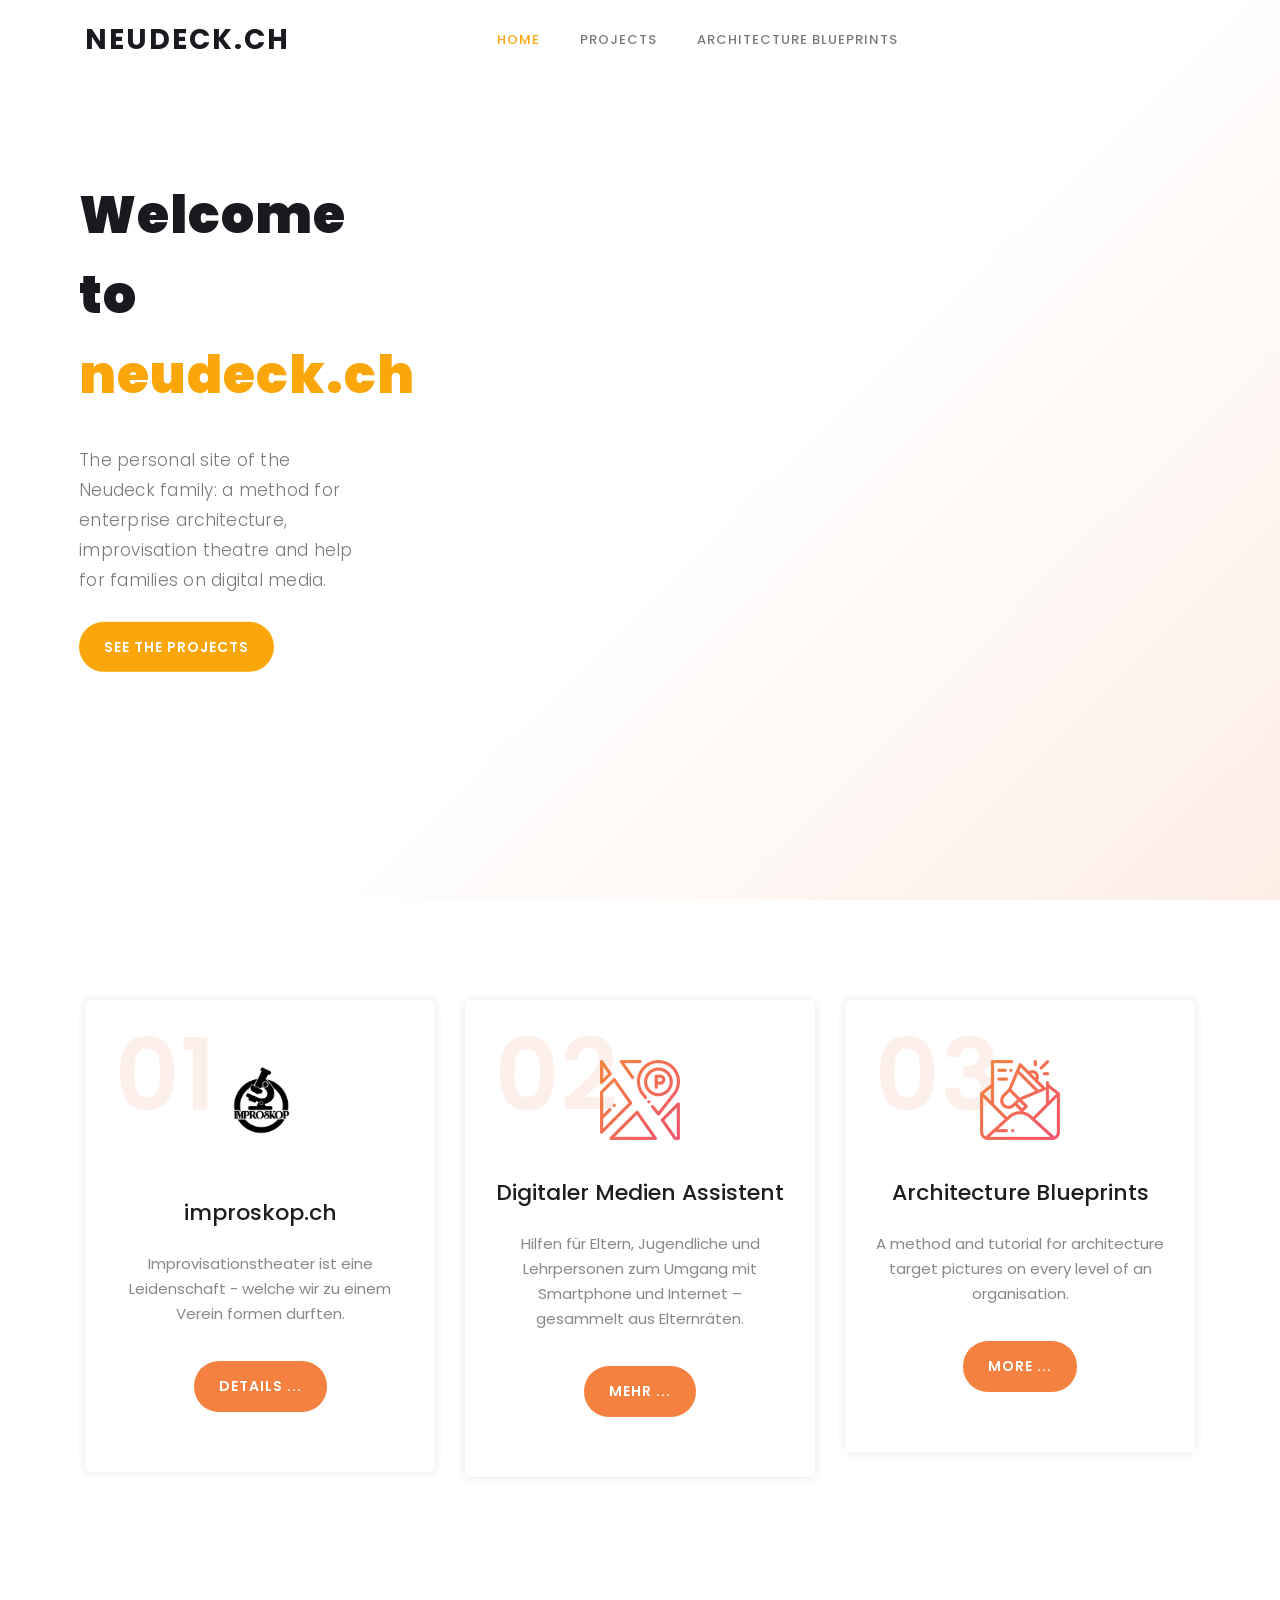
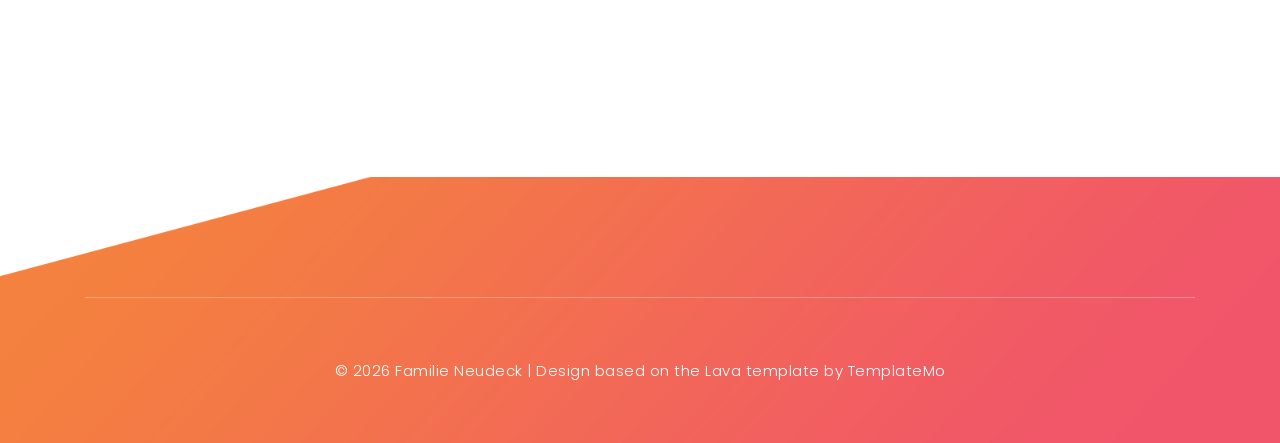
==== commit debfcbe5: "Clean up home page: replace template filler with real content Remove lorem ipsum, fake testimonials," ====
--- a/docs/index.html
+++ b/docs/index.html
@@ -5,18 +5,18 @@
 
     <meta charset="utf-8">
     <meta name="viewport" content="width=device-width, initial-scale=1, shrink-to-fit=no">
-    <meta name="description" content="">
+    <meta name="description" content="Personal site of the Neudeck family: Architecture Blueprints, a method and tutorial for enterprise architecture target pictures; the improvisation theatre improskop.ch; help for families on digital media.">
     <meta name="author" content="Arthur Neudeck">
     <link href="https://fonts.googleapis.com/css?family=Poppins:100,200,300,400,500,600,700,800,900&display=swap"
           rel="stylesheet">
 
-    <title>Familie Neudeck</title>
+    <title>neudeck.ch – Familie Neudeck</title>
     <!-- Lava Landing Page:     https://templatemo.com/tm-540-lava-landing-page -->
 
     <!-- Additional CSS Files -->
     <link rel="stylesheet" type="text/css" href="assets/css/bootstrap.min.css">
     <link rel="stylesheet" type="text/css" href="assets/css/font-awesome.css">
-    <link rel="stylesheet" href="assets/css/templatemo-lava.css">
+    <link rel="stylesheet" href="assets/css/templatemo-lava.css?v=2">
     <link rel="stylesheet" href="assets/css/owl-carousel.css">
 </head>
 
@@ -46,18 +46,8 @@
                     <!-- ***** Menu Start ***** -->
                     <ul class="nav">
                         <li class="scroll-to-section"><a href="#welcome" class="menu-item">Home</a></li>
-                        <li class="scroll-to-section"><a href="#about" class="menu-item">About</a></li>
-                        <li class="scroll-to-section"><a href="#testimonials" class="menu-item">Testimonials</a></li>
-                        <li class="submenu">
-                            <a href="javascript:;">Drop Down</a>
-                            <ul>
-                                <li><a href="" class="menu-item">About Us</a></li>
-                                <li><a href="" class="menu-item">Features</a></li>
-                                <li><a href="" class="menu-item">FAQ's</a></li>
-                                <li><a href="" class="menu-item">Blog</a></li>
-                            </ul>
-                        </li>
-                        <li class="scroll-to-section"><a href="#contact-us" class="menu-item">Contact Us</a></li>
+                        <li class="scroll-to-section"><a href="#about" class="menu-item">Projects</a></li>
+                        <li><a href="architecture/index.html">Architecture Blueprints</a></li>
                     </ul>
                     <a class='menu-trigger'>
                         <span>Menu</span>
@@ -80,8 +70,9 @@
                 <div class="left-text col-lg-6 col-md-12 col-sm-12 col-xs-12"
                      data-scroll-reveal="enter left move 30px over 0.6s after 0.4s">
                     <h1>Welcome to <em>neudeck.ch</em></h1>
-                    <p>This page is <em>under construction</em>.</p>
-                    <a href="#about" class="main-button-slider">KNOW US BETTER</a>
+                    <p>The personal site of the Neudeck family: a method for enterprise architecture,
+                        improvisation theatre and help for families on digital media.</p>
+                    <a href="#about" class="main-button-slider">SEE THE PROJECTS</a>
                 </div>
             </div>
         </div>
@@ -99,7 +90,7 @@
                 <div class="features-item">
                     <div class="features-icon">
                         <h2>01</h2>
-                        <img src="assets/images/improskop-logo-black.png" width="100" alt="">
+                        <img src="assets/images/improskop-logo-black.png" width="100" alt="improskop logo">
                         <h4>improskop.ch</h4>
                         <p>Improvisationstheater ist eine Leidenschaft - welche wir zu einem Verein formen durften.</p>
                         <a href="https://www.improskop.ch" target="_blank" class="main-button">
@@ -115,7 +106,7 @@
                         <h2>02</h2>
                         <img src="assets/images/features-icon-2.png" alt="">
                         <h4>Digitaler Medien Assistent</h4>
-                        <p>Curabitur pulvinar vel odio sed sagittis. Nam maximus ex diam, nec consectetur diam.</p>
+                        <p>Hilfen für Eltern, Jugendliche und Lehrpersonen zum Umgang mit Smartphone und Internet – gesammelt aus Elternräten.</p>
                         <a href="extra/digital-media-assistant.html" class="main-button">
                             Mehr ...
                         </a>
@@ -141,208 +132,14 @@
 </section>
 <!-- ***** Features Big Item End ***** -->
 
-<div class="left-image-decor"></div>
-
-<!-- ***** Features Big Item Start ***** -->
-<section class="section" id="promotion">
-    <div class="container">
-        <div class="row">
-            <div class="left-image col-lg-5 col-md-12 col-sm-12 mobile-bottom-fix-big"
-                 data-scroll-reveal="enter left move 30px over 0.6s after 0.4s">
-                <img src="assets/images/left-image.png" class="rounded img-fluid d-block mx-auto" alt="App">
-            </div>
-            <div class="right-text offset-lg-1 col-lg-6 col-md-12 col-sm-12 mobile-bottom-fix">
-                <ul>
-                    <li data-scroll-reveal="enter right move 30px over 0.6s after 0.4s">
-                        <img src="assets/images/about-icon-01.png" alt="">
-                        <div class="text">
-                            <h4>Vestibulum pulvinar rhoncus</h4>
-                            <p>Please do not redistribute this template ZIP file for a download purpose. You may <a
-                                    rel="nofollow" href="https://templatemo.com/contact" target="_parent">contact</a> us
-                                for
-                                additional licensing of our template or to get a PSD file.</p>
-                        </div>
-                    </li>
-                    <li data-scroll-reveal="enter right move 30px over 0.6s after 0.5s">
-                        <img src="assets/images/about-icon-02.png" alt="">
-                        <div class="text">
-                            <h4>Sed blandit quam in velit</h4>
-                            <p>You can <a rel="nofollow"
-                                          href="https://templatemo.com/tm-540-lava-landing-page">download Lava
-                                Template</a> from our website. Duis viverra, ipsum et scelerisque placerat, orci
-                                magna consequat ligula.</p>
-                        </div>
-                    </li>
-                    <li data-scroll-reveal="enter right move 30px over 0.6s after 0.6s">
-                        <img src="assets/images/about-icon-03.png" alt="">
-                        <div class="text">
-                            <h4>Aenean faucibus venenatis</h4>
-                            <p>Phasellus in imperdiet felis, eget vestibulum nulla. Aliquam nec dui nec augue
-                                maximus porta. Curabitur tristique lacus.</p>
-                        </div>
-                    </li>
-                </ul>
-            </div>
-        </div>
-    </div>
-</section>
-<!-- ***** Features Big Item End ***** -->
-
-<div class="right-image-decor"></div>
-
-<!-- ***** Testimonials Starts ***** -->
-<section class="section" id="testimonials">
-    <div class="container">
-        <div class="row">
-            <div class="col-lg-8 offset-lg-2">
-                <div class="center-heading">
-                    <h2>What They Think <em>About Us</em></h2>
-                    <p>Suspendisse vitae laoreet mauris. Fusce a nisi dapibus, euismod purus non, convallis odio.
-                        Donec vitae magna ornare, pellentesque ex vitae, aliquet urna.</p>
-                </div>
-            </div>
-            <div class="col-lg-10 col-md-12 col-sm-12 mobile-bottom-fix-big"
-                 data-scroll-reveal="enter left move 30px over 0.6s after 0.4s">
-                <div class="owl-carousel owl-theme">
-                    <div class="item service-item">
-                        <div class="author">
-                            <i><img src="assets/images/testimonial-author-1.png" alt="Author One"></i>
-                        </div>
-                        <div class="testimonial-content">
-                            <ul class="stars">
-                                <li><i class="fa fa-star"></i></li>
-                                <li><i class="fa fa-star"></i></li>
-                                <li><i class="fa fa-star"></i></li>
-                                <li><i class="fa fa-star"></i></li>
-                                <li><i class="fa fa-star"></i></li>
-                            </ul>
-                            <h4>Jonathan Smart</h4>
-                            <p>“Nullam hendrerit, elit a semper pharetra, ipsum nibh tristique tortor, in tempus
-                                urna elit in mauris.”</p>
-                            <span>Besta CTO</span>
-                        </div>
-                    </div>
-                    <div class="item service-item">
-                        <div class="author">
-                            <i><img src="assets/images/testimonial-author-1.png" alt="Second Author"></i>
-                        </div>
-                        <div class="testimonial-content">
-                            <ul class="stars">
-                                <li><i class="fa fa-star"></i></li>
-                                <li><i class="fa fa-star"></i></li>
-                                <li><i class="fa fa-star"></i></li>
-                                <li><i class="fa fa-star"></i></li>
-                                <li><i class="fa fa-star"></i></li>
-                            </ul>
-                            <h4>Martino Tino</h4>
-                            <p>“Morbi non mi luctus felis molestie scelerisque. In ac libero viverra, placerat est
-                                interdum, rhoncus leo.”</p>
-                            <span>Web Analyst</span>
-                        </div>
-                    </div>
-                    <div class="item service-item">
-                        <div class="author">
-                            <i><img src="assets/images/testimonial-author-1.png" alt="Author Third"></i>
-                        </div>
-                        <div class="testimonial-content">
-                            <ul class="stars">
-                                <li><i class="fa fa-star"></i></li>
-                                <li><i class="fa fa-star"></i></li>
-                                <li><i class="fa fa-star"></i></li>
-                            </ul>
-                            <h4>George Tasa</h4>
-                            <p>“Fusce rutrum in dolor sit amet lobortis. Ut at vehicula justo. Donec quam dolor,
-                                congue a fringilla sed, maximus et urna.”</p>
-                            <span>System Admin</span>
-                        </div>
-                    </div>
-                    <div class="item service-item">
-                        <div class="author">
-                            <i><img src="assets/images/testimonial-author-1.png" alt="Fourth Author"></i>
-                        </div>
-                        <div class="testimonial-content">
-                            <ul class="stars">
-                                <li><i class="fa fa-star"></i></li>
-                                <li><i class="fa fa-star"></i></li>
-                                <li><i class="fa fa-star"></i></li>
-                                <li><i class="fa fa-star"></i></li>
-                            </ul>
-                            <h4>Sir James</h4>
-                            <p>"Fusce rutrum in dolor sit amet lobortis. Ut at vehicula justo. Donec quam dolor,
-                                congue a fringilla sed, maximus et urna."</p>
-                            <span>New Villager</span>
-                        </div>
-                    </div>
-                </div>
-            </div>
-        </div>
-    </div>
-</section>
-<!-- ***** Testimonials Ends ***** -->
-
-
 <!-- ***** Footer Start ***** -->
 <footer id="contact-us">
     <div class="container">
-        <div class="footer-content">
-            <div class="row">
-                <!-- ***** Contact Form Start ***** -->
-                <div class="col-lg-6 col-md-12 col-sm-12">
-                    <div class="contact-form">
-                        <form id="contact" action="" method="post">
-                            <div class="row">
-                                <div class="col-md-6 col-sm-12">
-                                    <fieldset>
-                                        <input name="name" type="text" id="name" placeholder="Full Name" required=""
-                                               style="background-color: rgba(250,250,250,0.3);">
-                                    </fieldset>
-                                </div>
-                                <div class="col-md-6 col-sm-12">
-                                    <fieldset>
-                                        <input name="email" type="text" id="email" placeholder="E-Mail Address"
-                                               required="" style="background-color: rgba(250,250,250,0.3);">
-                                    </fieldset>
-                                </div>
-                                <div class="col-lg-12">
-                                    <fieldset>
-                                            <textarea name="message" rows="6" id="message" placeholder="Your Message"
-                                                      required=""
-                                                      style="background-color: rgba(250,250,250,0.3);"></textarea>
-                                    </fieldset>
-                                </div>
-                                <div class="col-lg-12">
-                                    <fieldset>
-                                        <button type="submit" id="form-submit" class="main-button">
-                                            Send Message Now
-                                        </button>
-                                    </fieldset>
-                                </div>
-                            </div>
-                        </form>
-                    </div>
-                </div>
-                <!-- ***** Contact Form End ***** -->
-                <div class="right-content col-lg-6 col-md-12 col-sm-12">
-                    <h2>More About <em>neudeck.ch</em></h2>
-                    <p>Phasellus dapibus urna vel lacus accumsan, iaculis eleifend leo auctor. Duis at finibus odio.
-                        Vivamus ut pharetra arcu, in porta metus. Suspendisse blandit pulvinar ligula ut elementum.
-                        <br><br>If you need this contact form to send email to your inbox, you may follow our <a
-                                rel="nofollow" href="https://templatemo.com/contact" target="_parent">contact</a> page
-                        for more detail.</p>
-                    <ul class="social">
-                        <li><a href="https://fb.com/templatemo"><i class="fa fa-facebook"></i></a></li>
-                        <li><a href="#"><i class="fa fa-linkedin"></i></a></li>
-                        <li><a href="#"><i class="fa fa-instagram"></i></a></li>
-                    </ul>
-                </div>
-            </div>
-        </div>
         <div class="row">
             <div class="col-lg-12">
                 <div class="sub-footer">
-                    <p>Copyright &copy; 2020 Lava Landing Page
-
-                        | Designed by <a rel="nofollow" href="https://templatemo.com">TemplateMo</a></p>
+                    <p>&copy; 2026 Familie Neudeck | Design based on the Lava template by
+                        <a rel="nofollow" href="https://templatemo.com">TemplateMo</a></p>
                 </div>
             </div>
         </div>
--- a/docs/assets/css/templatemo-lava.css
+++ b/docs/assets/css/templatemo-lava.css
@@ -657,7 +657,7 @@
   width: 100%;
   height: 100vh;
   min-height: 793px;
-  background-image: url(../images/banner-bg.png);
+  background-image: linear-gradient(135deg, #fff 55%, #fdeee5 100%);
   background-repeat: no-repeat;
   background-position: right top;
 }
